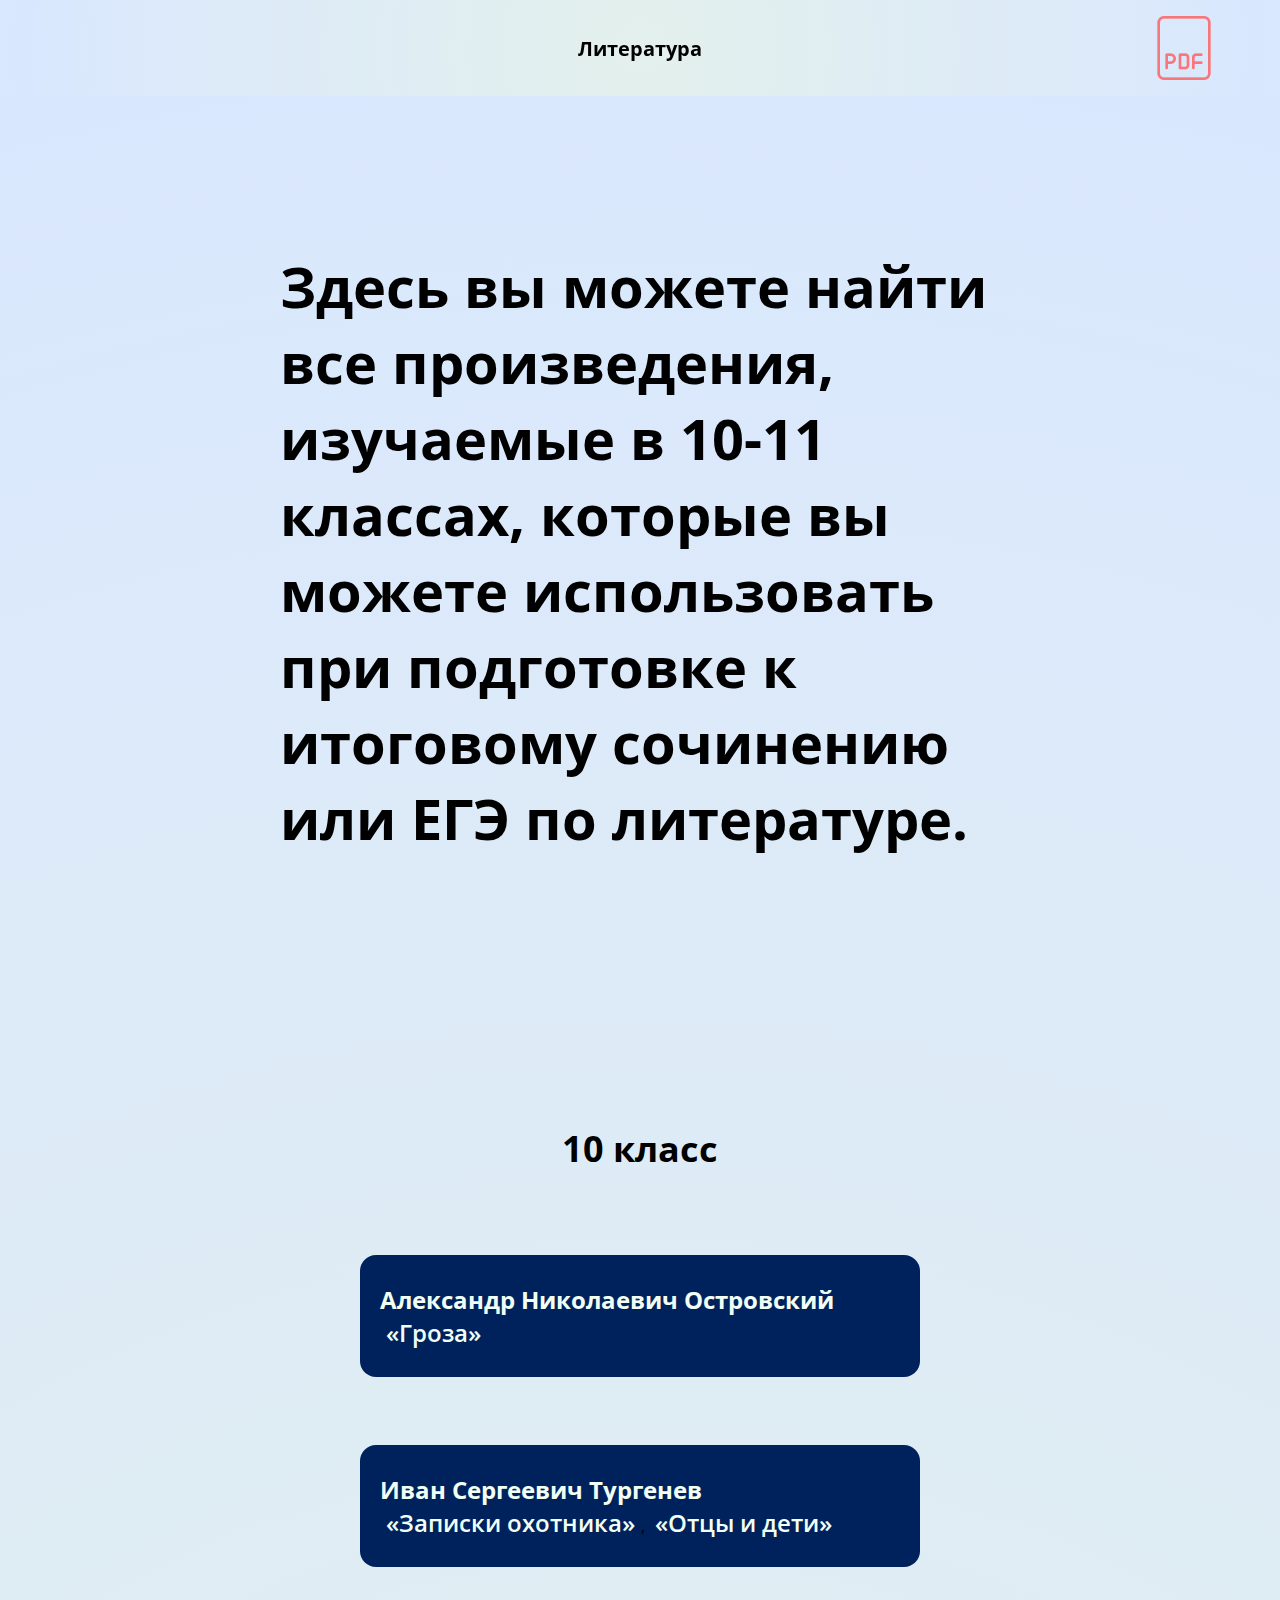
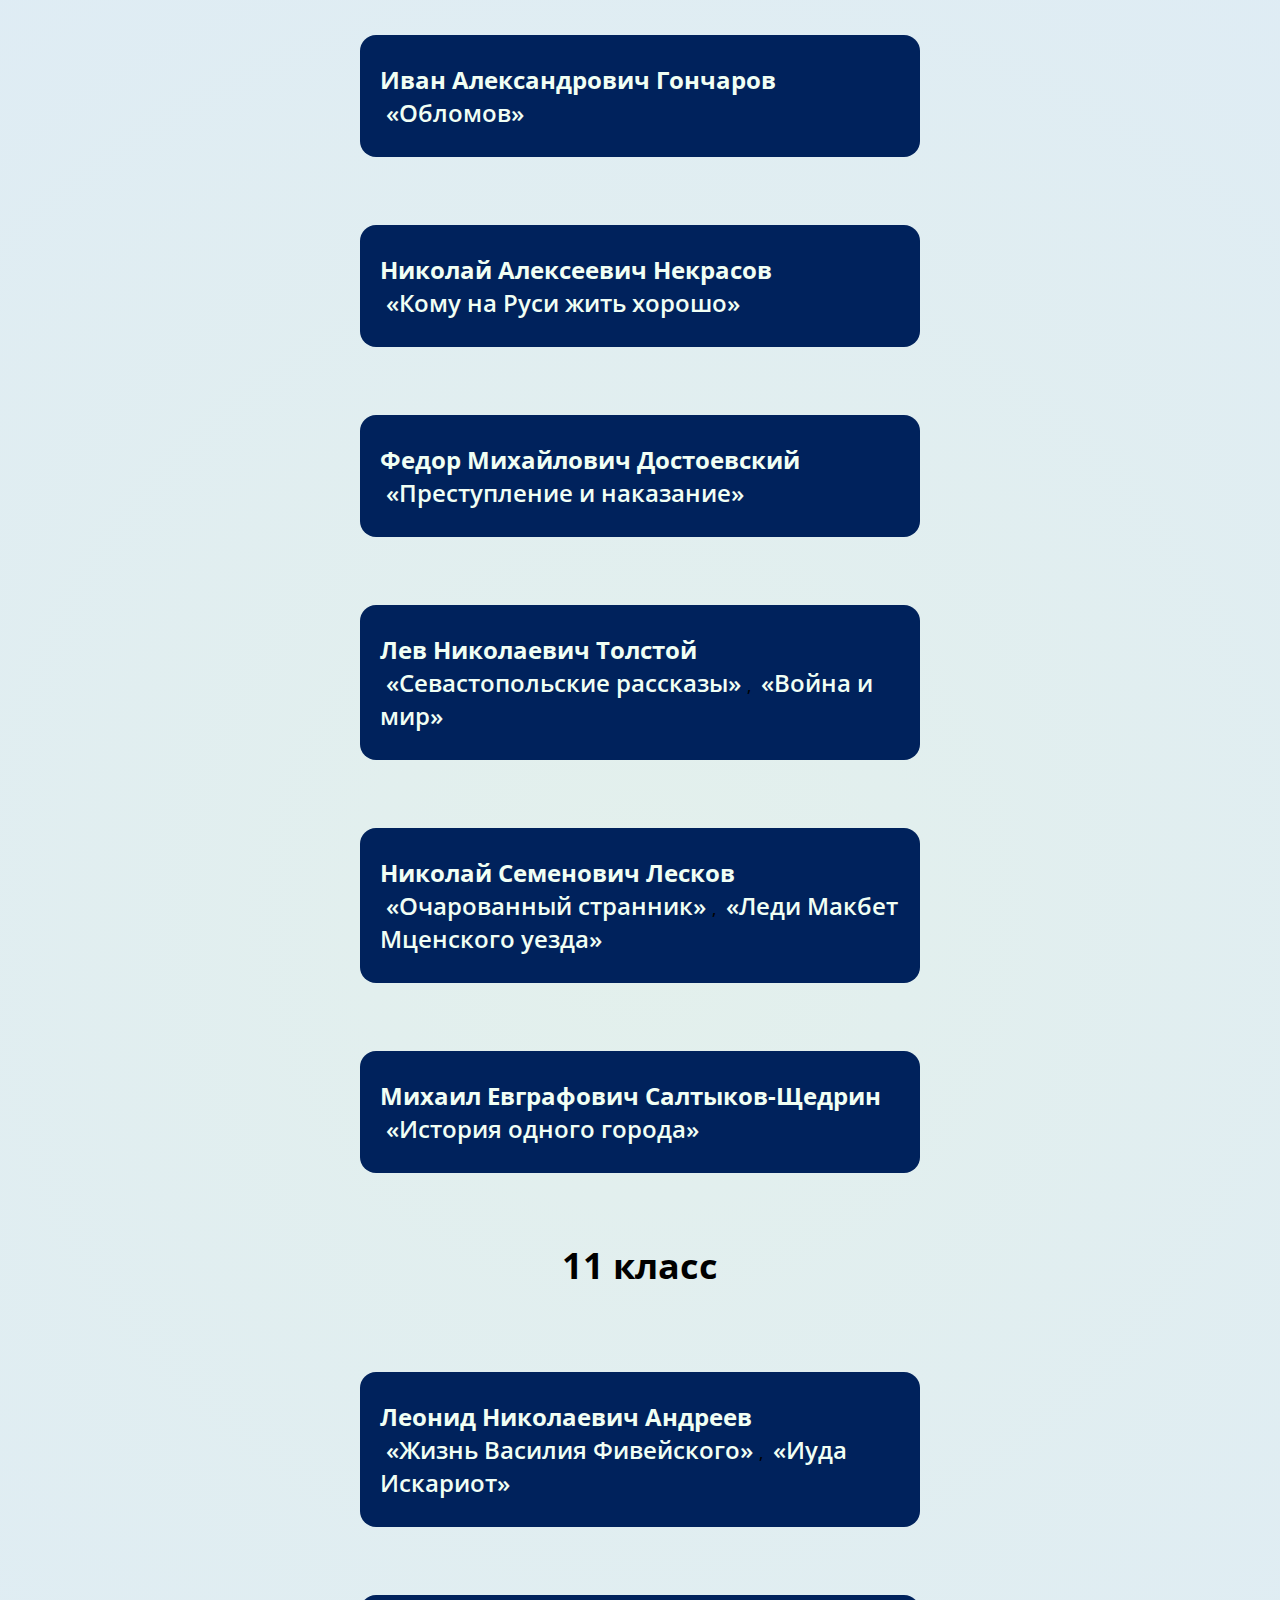
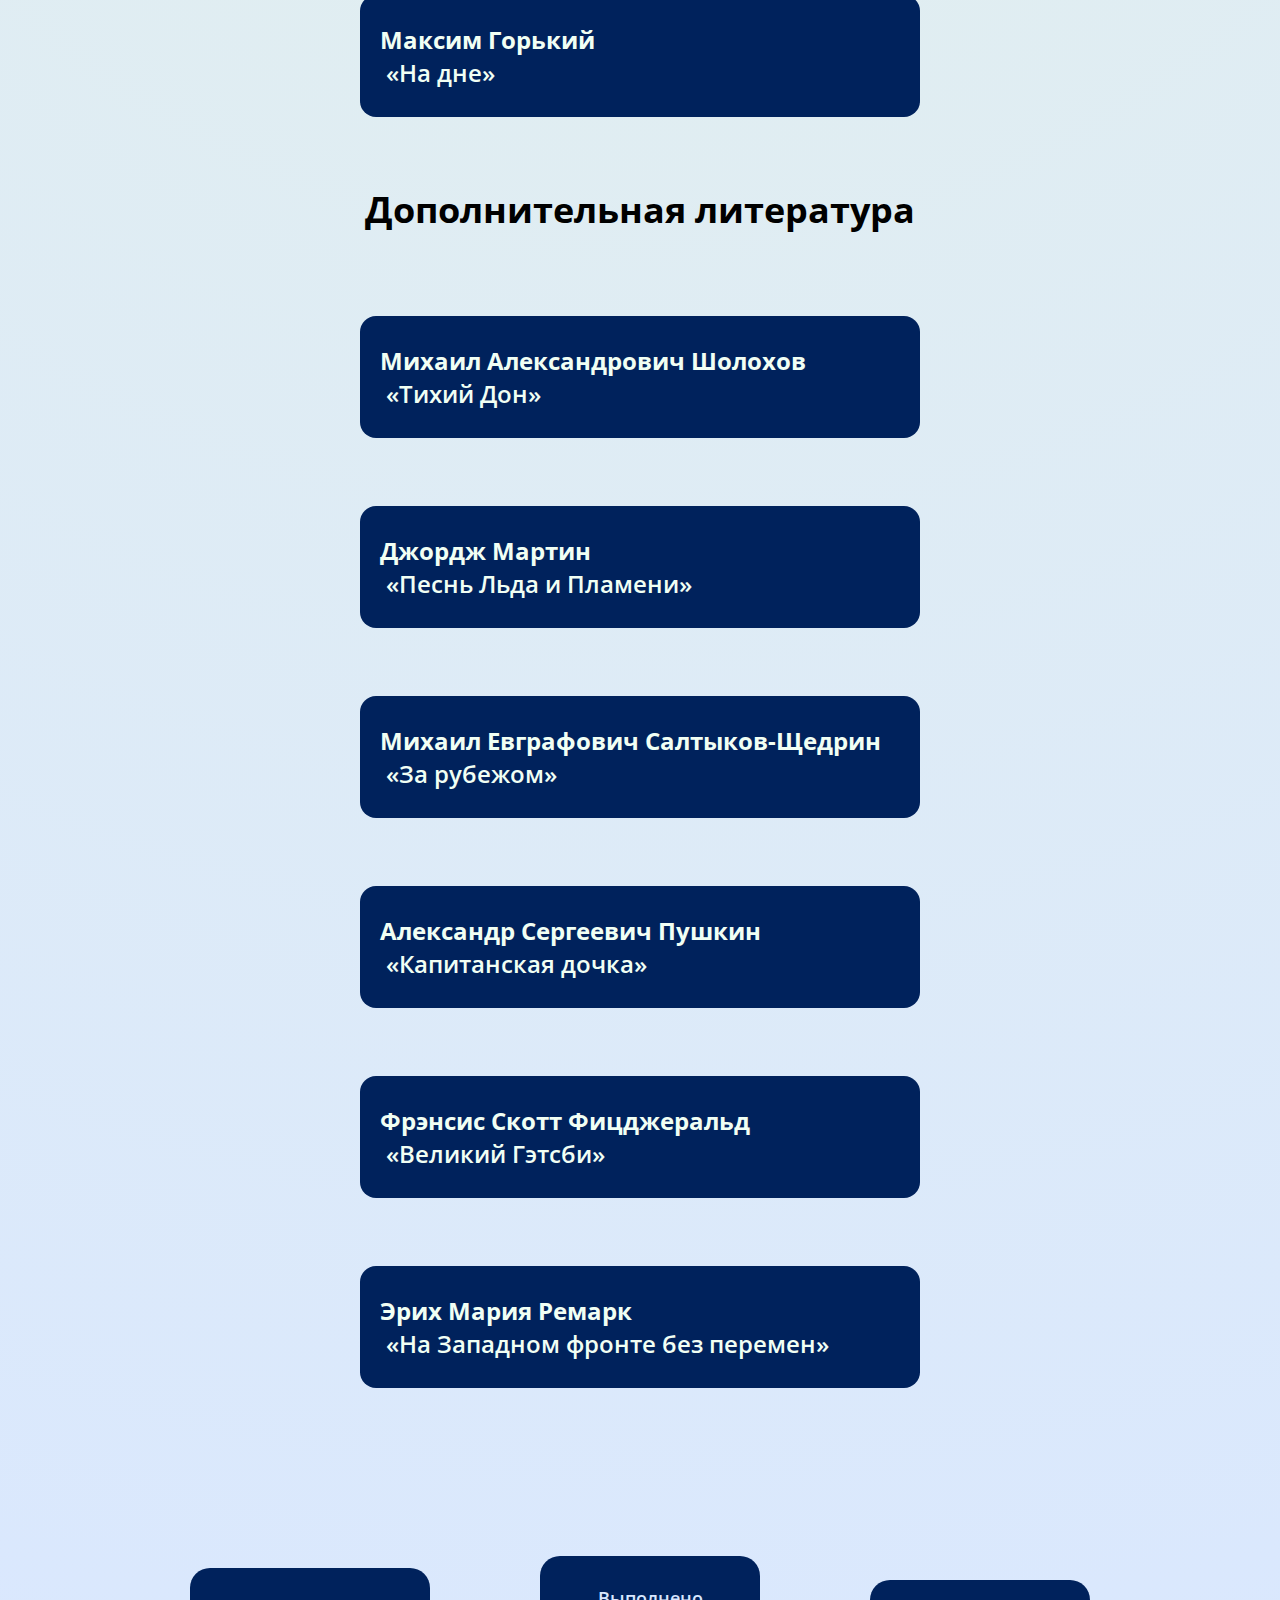
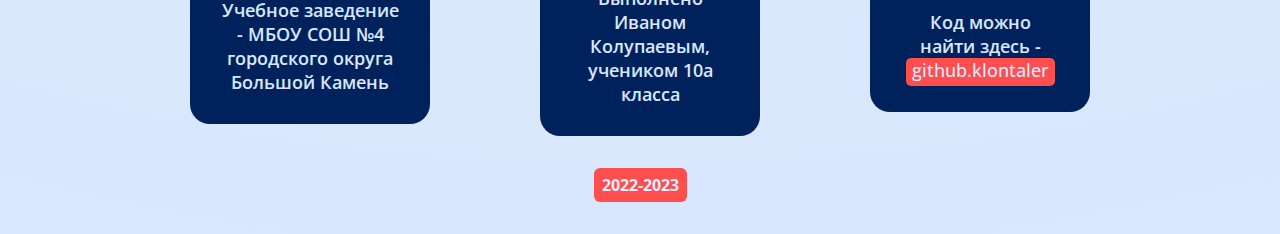
==== index.html @ 7aa3ce25 "q" ====
<!DOCTYPE html>
<html lang="ru">

<head>
  <meta charset="UTF-8">
  <meta http-equiv="X-UA-Compatible" content="IE=edge">
  <meta name="viewport" content="width=device-width, initial-scale=1.0">
  <title>Литература ЕГЭ</title>

  <link rel="preconnect" href="https://fonts.googleapis.com">
  <link rel="preconnect" href="https://fonts.gstatic.com" crossorigin>
  <link href="https://fonts.googleapis.com/css2?family=Open+Sans:ital,wght@0,300;0,400;0,600;0,700;1,400&display=swap" rel="stylesheet">
  <link rel="stylesheet" href="style.css">
  <link rel="shortcut icon" href="./assets/img/favicon.png" type="image/x-icon">
</head>

<body>
  

  <header id="header">
      <div class="logo">Литература</div>
      <a href="#" class="document"></a>
  </header>


  <main>


    <div class="big_text">
      Здесь вы можете найти все произведения, изучаемые в 10-11 классах, которые вы можете использовать при подготовке к итоговому сочинению или ЕГЭ по литературе.
    </div>



    <div class="container" id="main_container">
      
      <div class="medium_text">10 класс</div>

      <ul class="main_contest">

        <li>
          <a href="#" id="buttonOstrovskiy" class="a_non_styles">
            <div class="table_of_contest_item margin_after">
              <h3 class="contest_title">Александр Николаевич Островский</h3>
              <span class="contest_body"><a href="https://ilibrary.ru/text/994/index.html" class="contest_body">«Гроза»</a></span>
            </div>
          </a>
        </li>

        <li>
          <a href="#" id="buttonTurgenev" class="a_non_styles">
            <div class="table_of_contest_item margin_after">
              <h3 class="contest_title">Иван Сергеевич Тургенев</h3>
              <span class="contest_body">    <a href="https://ilibrary.ru/text/1204/index.html" class="contest_body">«Записки охотника»</a>, <a href="https://ilibrary.ru/text/96/index.html" class="contest_body">«Отцы и дети»</a></span>
            </div>
          </a>
        </li>

        <li>
          <a href="#" id="buttonGoncharov" class="a_non_styles">
            <div class="table_of_contest_item margin_after">
              <h3 class="contest_title">Иван Александрович Гончаров</h3>
              <span class="contest_body"><a href="https://ilibrary.ru/text/475/index.html" class="contest_body">«Обломов»</a></span>
            </div>
          </a>
        </li>

        <li>
          <a href="#" id="buttonNekrasov" class="a_non_styles">
            <div class="table_of_contest_item margin_after">
              <h3 class="contest_title">Николай Алексеевич Некрасов</h3>
              <span class="contest_body"><a href="https://ilibrary.ru/text/13/index.html" class="contest_body">«Кому на Руси жить хорошо»</a></span>
            </div>
          </a>
        </li>

        <li>
          <a href="#" id="buttonDostoevskiy" class="a_non_styles">
            <div class="table_of_contest_item margin_after">
              <h3 class="contest_title">Федор Михайлович Достоевский</h3>
              <span class="contest_body"><a href="https://ilibrary.ru/text/69/index.html" class="contest_body">«Преступление и наказание»</a></span>
            </div>
          </a>
        </li>

        <li>
          <a href="#" id="buttonTolstoy" class="a_non_styles">
            <div class="table_of_contest_item margin_after">
              <h3 class="contest_title">Лев Николаевич Толстой</h3>
              <span class="contest_body"><a href="https://ilibrary.ru/text/1161/p.1/index.html" class="contest_body">«Севастопольские рассказы»</a>, <a href="https://ilibrary.ru/text/11/index.html" class="contest_body">«Война и мир»</a></span>
            </div>
          </a>
        </li>

        <li>
          <a href="#" id="buttonLeskov" class="a_non_styles">
            <div class="table_of_contest_item margin_after">
              <h3 class="contest_title">Николай Семенович Лесков</h3>
              <span class="contest_body"><a href="https://ilibrary.ru/text/15/p.1/index.html" class="contest_body">«Очарованный странник»</a>, <a href="https://ilibrary.ru/text/439/index.html" class="contest_body">«Леди Макбет Мценского уезда»</a></span>
            </div>
          </a>
        </li>

        <li>
          <a href="#" id="buttonSaltykov2" class="a_non_styles">
            <div class="table_of_contest_item margin_after">
              <h3 class="contest_title">Михаил Евграфович Салтыков-Щедрин</h3>
              <span class="contest_body"><a href="https://ilibrary.ru/text/1248/index.html" class="contest_body">«История одного города»</a></span>
            </div>
          </a>
        </li>

      </ul>

      <div class="medium_text">11 класс</div>

      <ul class="main_contest">

        <li>
          <a href="#" id="buttonAndreev" class="a_non_styles">
            <div class="table_of_contest_item margin_after">
              <h3 class="contest_title">Леонид Николаевич Андреев</h3>
              <span class="contest_body"><a href="http://az.lib.ru/a/andreew_l_n/text_0810.shtml" class="contest_body">«Жизнь Василия Фивейского»</a>, <a href="https://ilibrary.ru/text/1203/index.html" class="contest_body">«Иуда Искариот»</a></span>
            </div>
          </a>
        </li>

        <li>
          <a href="#" id="buttonGorkiy" class="a_non_styles">
            <div class="table_of_contest_item margin_after">
              <h3 class="contest_title">Максим Горький</h3>
              <span class="contest_body"><a href="https://ilibrary.ru/text/505/p.1/index.html" class="contest_body">«На дне»</a></span>
            </div>
          </a>
        </li>

      </ul>

      <div class="medium_text">Дополнительная литература</div>

      <ul class="main_contest">

        <li>
          <a href="#" id="buttonSholohov" class="a_non_styles">
            <div class="table_of_contest_item margin_after">
              <h3 class="contest_title">Михаил Александрович Шолохов</h3>
              <span class="contest_body"><a href="http://www.lib.ru/PROZA/SHOLOHOW/tihijdon12.txt" class="contest_body">«Тихий Дон»</a></span>
            </div>
          </a>
        </li>

        <li>
          <a href="#" id="buttonMartin" class="a_non_styles">
            <div class="table_of_contest_item margin_after">
              <h3 class="contest_title">Джордж Мартин</h3>
              <span class="contest_body"><a href="https://librebook.me/a_game_of_thrones" class="contest_body">«Песнь Льда и Пламени»</a></span>
            </div>
          </a>
        </li>

        <li>
          <a href="#" id="buttonSaltykov" class="a_non_styles">
            <div class="table_of_contest_item margin_after">
              <h3 class="contest_title">Михаил Евграфович Салтыков-Щедрин</h3>
              <span class="contest_body"><a href="https://traumlibrary.ru/book/saltykov-ss20-14/saltykov-ss20-14.html" class="contest_body">«За рубежом»</a></span>
            </div>
          </a>
        </li>

        <li>
          <a href="#" id="buttonPushkin" class="a_non_styles">
            <div class="table_of_contest_item margin_after">
              <h3 class="contest_title">Александр Сергеевич Пушкин</h3>
              <span class="contest_body"><a href="https://ilibrary.ru/text/107/p.1/index.html" class="contest_body">«Капитанская дочка»</a></span>
            </div>
          </a>
        </li>

        <li>
          <a href="#" id="buttonFitz" class="a_non_styles">
            <div class="table_of_contest_item margin_after">
              <h3 class="contest_title">Фрэнсис Скотт Фицджеральд</h3>
              <span class="contest_body"><a href="http://fitzgerald.narod.ru/gatsby/velg1.html" class="contest_body">«Великий Гэтсби»</a></span>
            </div>
          </a>
        </li>

        <li>
          <a href="#" id="buttonRemark" class="a_non_styles">
            <div class="table_of_contest_item margin_after">
              <h3 class="contest_title">Эрих Мария Ремарк</h3>
              <span class="contest_body"><a href="http://militera.lib.ru/prose/foreign/remark1/01.html" class="contest_body">«На Западном фронте без перемен»</a></span>
            </div>
          </a>  
        </li>

      </ul>

    </div>
    
  </main>


  <footer>

    <div class="container" id="footer_container">
      <div class="container" id="main_footer_container">
        
        <div class="footer_item" id="license">
          Учебное заведение - МБОУ СОШ №4 городского округа Большой Камень
        </div>

        <div class="footer_item" id="author">
          Выполнено Иваном Колупаевым, учеником 10а класса
        </div>

        <div class="footer_item" id="git">
          Код можно найти здесь - <a href="https://github.com/klontaler/school_project_IAKolupaev" id="github_link">github.klontaler</a>
        </div>
      </div>
      <div class="year">2022-2023</div>
    </div>

  </footer>

  <!-- <aside class="displayNone" id="modal">
    <div class="container" id="modalContainer">
      <div class="medium_text"></div>
      <div class="contest_title"></div>
      <a href="" class="contest_body"></a>
      <div class="contest_title displayNone"></div>
      <a href="" class="contest_body displayNone"></a>
    </div>
  </aside> -->

  <script src="script.js"></script>

</body>
</html>
---- style.css ----
/* global styles */
* {
  box-sizing: border-box;
  margin: 0;
  padding: 0;

  font-family: 'Open Sans', sans-serif;
  font-size: 16px;
  font-weight: 500;

  transition: .4s cubic-bezier(0, 0, 0.2, 1);
}

a {
  text-decoration: none;
  color: rgb(0, 0, 0);
  font-size: inherit;
  padding: 0 6px 4px;
  border-radius: 5px;
}

li {
  list-style: none;
}

.displayNone {
  display: none;
}
/* global elements */

body {
  background: radial-gradient(circle, rgba(227,240,236,1) 0%, rgba(217,231,255,1) 100%);
} 

.container {
  width: 100%;
  height: auto;
  border-radius: 28px;
  padding: 20px;
}

.a_non_styles {
  background-color: unset;
  padding: 0;
  border-radius: unset;
}

/* header */

header {
  width: 100%;
  height: 96px;
  background: radial-gradient(circle, rgba(227,240,236,1) 0%, rgba(217,231,255,1) 100%);
  position: fixed;
  top: 0;
  display: flex;
  justify-content: center;
  align-items: center;
  transform: translateY(0);
  transition: transform 1s;
}

.header_transform {
  transform: translateY(-96px);
}

.logo {
  width: 320px;
  text-align: center;
  font-weight: 700;
  font-size: 20px;
  margin: auto;
}

.document {
  height: 64px;
  width: 64px;

  background-image: url(./assets/img/pdficon.png);
  background-repeat: no-repeat;
  background-size: cover;
  background-color: unset;
  opacity: .8;

  position: absolute;
  top: 16px;
  right: 64px;
}

.document:hover {
  opacity: 1;
}

/* main */

main {
  min-height: 70vh;
  display: flex;
  justify-content: center;
  align-items: center;
  flex-direction: column;
}

#main_container {
  width: 600px;
}

.big_text {
  font-weight: 700;
  font-size: 56px;
  width: 720px;
  margin: 248px auto;
}

.medium_text {
  font-size: 36px;
  font-weight: 700;
  margin-bottom: 82px;
  text-align: center;
}

.h2_contest {
  font-weight: 700;
  font-size: 24px;
}

.table_of_contest_item {
  background: rgb(0, 34, 92);
  border-radius: 16px;
  padding: 28px 20px;
  margin: 16px auto;
}

/* .table_of_contest_item:hover {
  background: rgba(0, 34, 92, 0.85);
} */

.margin_after {
  margin-bottom: 68px;
}

.contest_title {
  font-weight: 700;
  font-size: 24px;
}

.contest_body {
  font-size: 24px;
  font-weight: 600;
}

a.contest_body:hover {
  color: rgb(255, 117, 117);
}

.contest_title, .contest_body {
  color: rgb(241, 255, 244);
}

/* footer */

footer {
  display: flex;
  justify-content: center;
  margin: 40px 0 12px;
}

#footer_container {
  width: 980px;
  display: flex;
  justify-content: center;
  align-items: center;
  flex-direction: column;
}

#main_footer_container {
  display: flex;
  justify-content: space-between;
  align-items: center;
  margin-bottom: 12px;
}

.footer_item {
  width: 220px;
  text-align: center;
  font-size: 18px;
  font-weight: 600;
  background: rgb(0, 34, 92);
  padding: 30px;
  border-radius: 20px;
  color: rgb(217,231,255);
}

#license {
  width: 240px;
}

#github_link {
  color: rgb(217,231,255);
  background-color: rgb(255, 78, 78);
}

#github_link:hover {
  background-color: rgb(255, 28, 28);
}

.year {
  font-weight: 700;
  background-color: rgb(255, 78, 78);
  color: rgb(231, 240, 255);
  padding: 6px 8px;
  border-radius: 6px;
}

/* modal */
/* #modal {
  position: absolute;
  top: 0;
  left: 0;
  height: 100vh;
  width: 100vw;
  overflow: hidden;
  overflow-y: auto;
  z-index: 100;
}

.modalOpen {
  display: flex;
  align-items: center;
  justify-content: center;
}

.container#modalContainer {
  margin: auto;
  width: 60%;
  height: 60%;
  background: rgb(0, 34, 92);
} */

@media only screen and (max-width: 960px) {
  #main_footer_container {
    flex-direction: column;
    height: 560px;
  }

  .footer_item, #license {
    width: 68%;
  }

}

@media only screen and (max-width: 768px) {
  #header {
    flex-direction: column;
    height: 124px;
  }
  
  .header_transform {
    transform: translateY(-162px);
  }

  .logo {
    margin-top: 18px;
  }
  .document {
    width: 48px;
    height: 48px;
    position: static;
    margin-bottom: 18px;
  }

  .big_text {
    width: 86%;
  }

  #main_container {
    width: 76%;
  }
  .table_of_contest_item {
    width: 96%;
  }
  
  .year {
    font-size: 18px;
  }
}

@media only screen and (max-width: 433px) {
  .document {
    width: 36px;
    height: 36px;
  }
  #main_container {
    width: 92%;
  }
  .big_text {
    font-size: 42px;
  }
  #main_footer_container {
    height: 640px;
  }
  .footer_item, #license {
    width: 92%;
  }

}
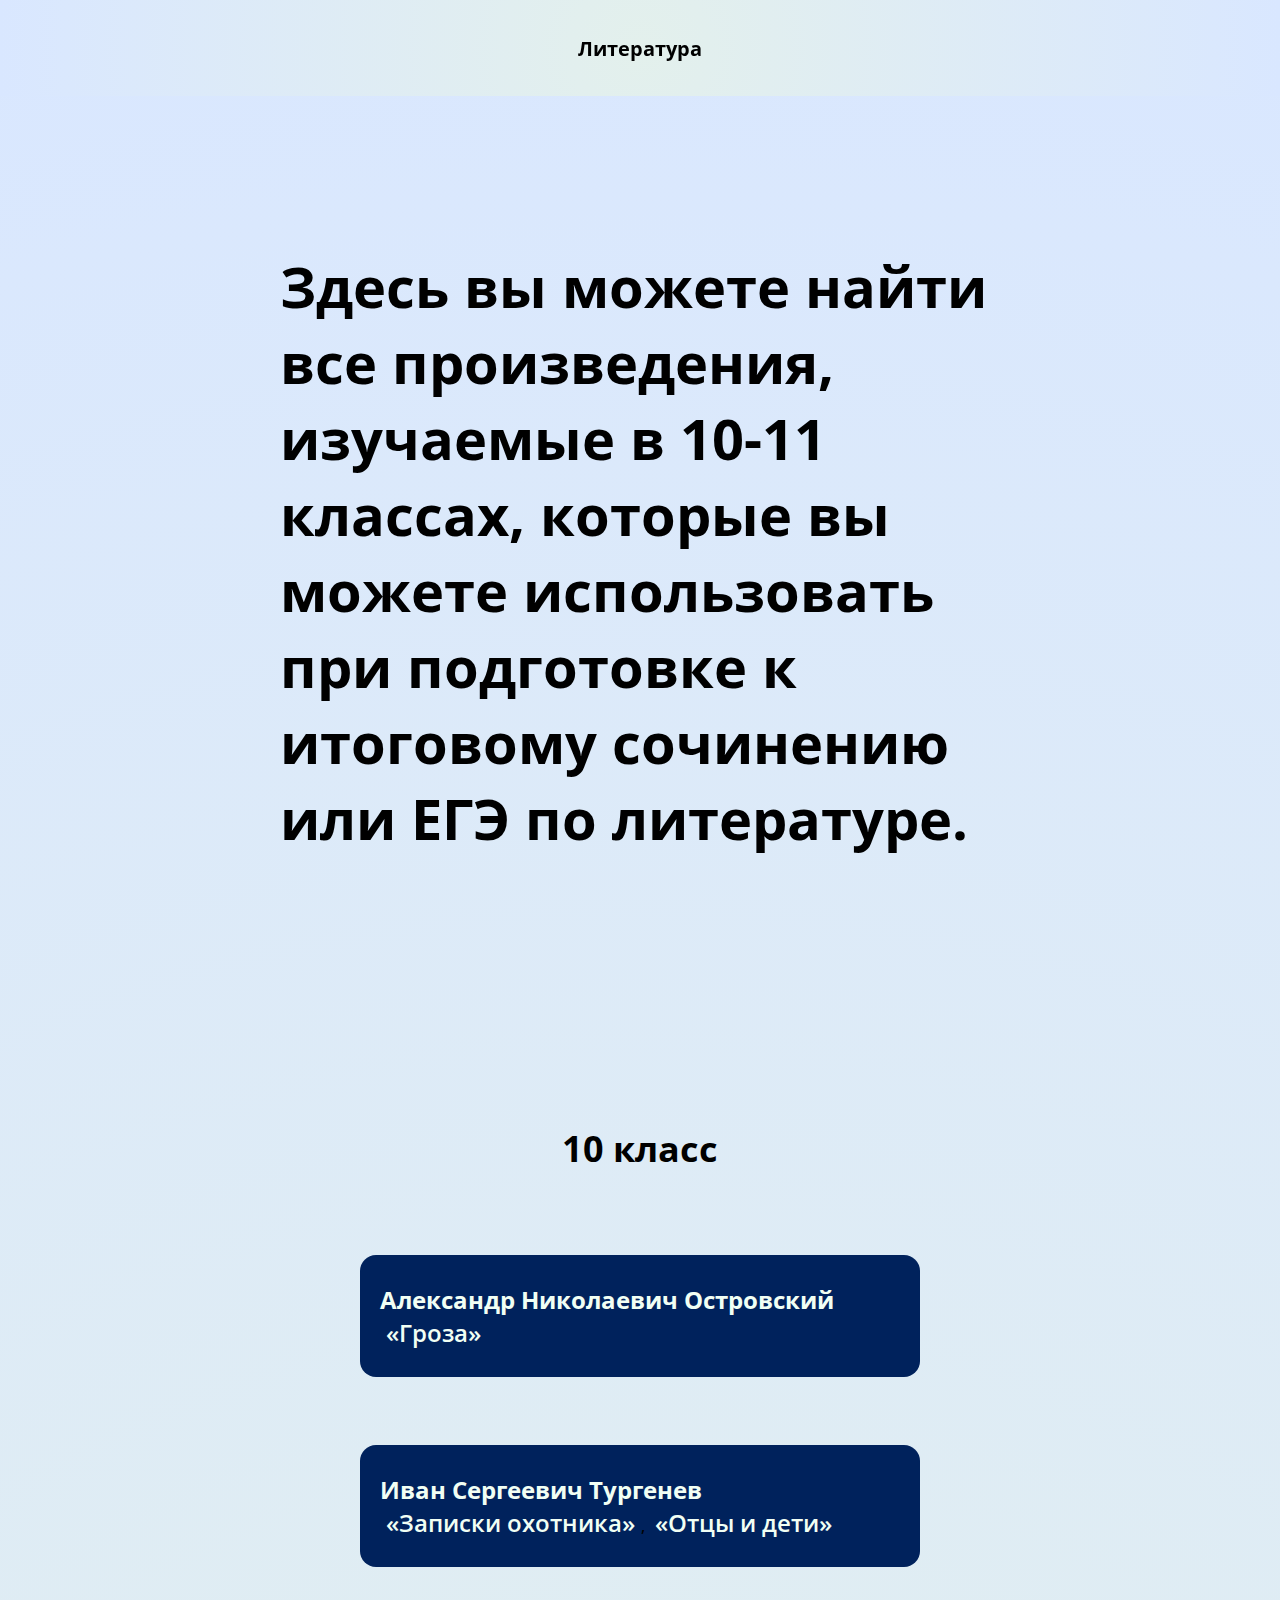
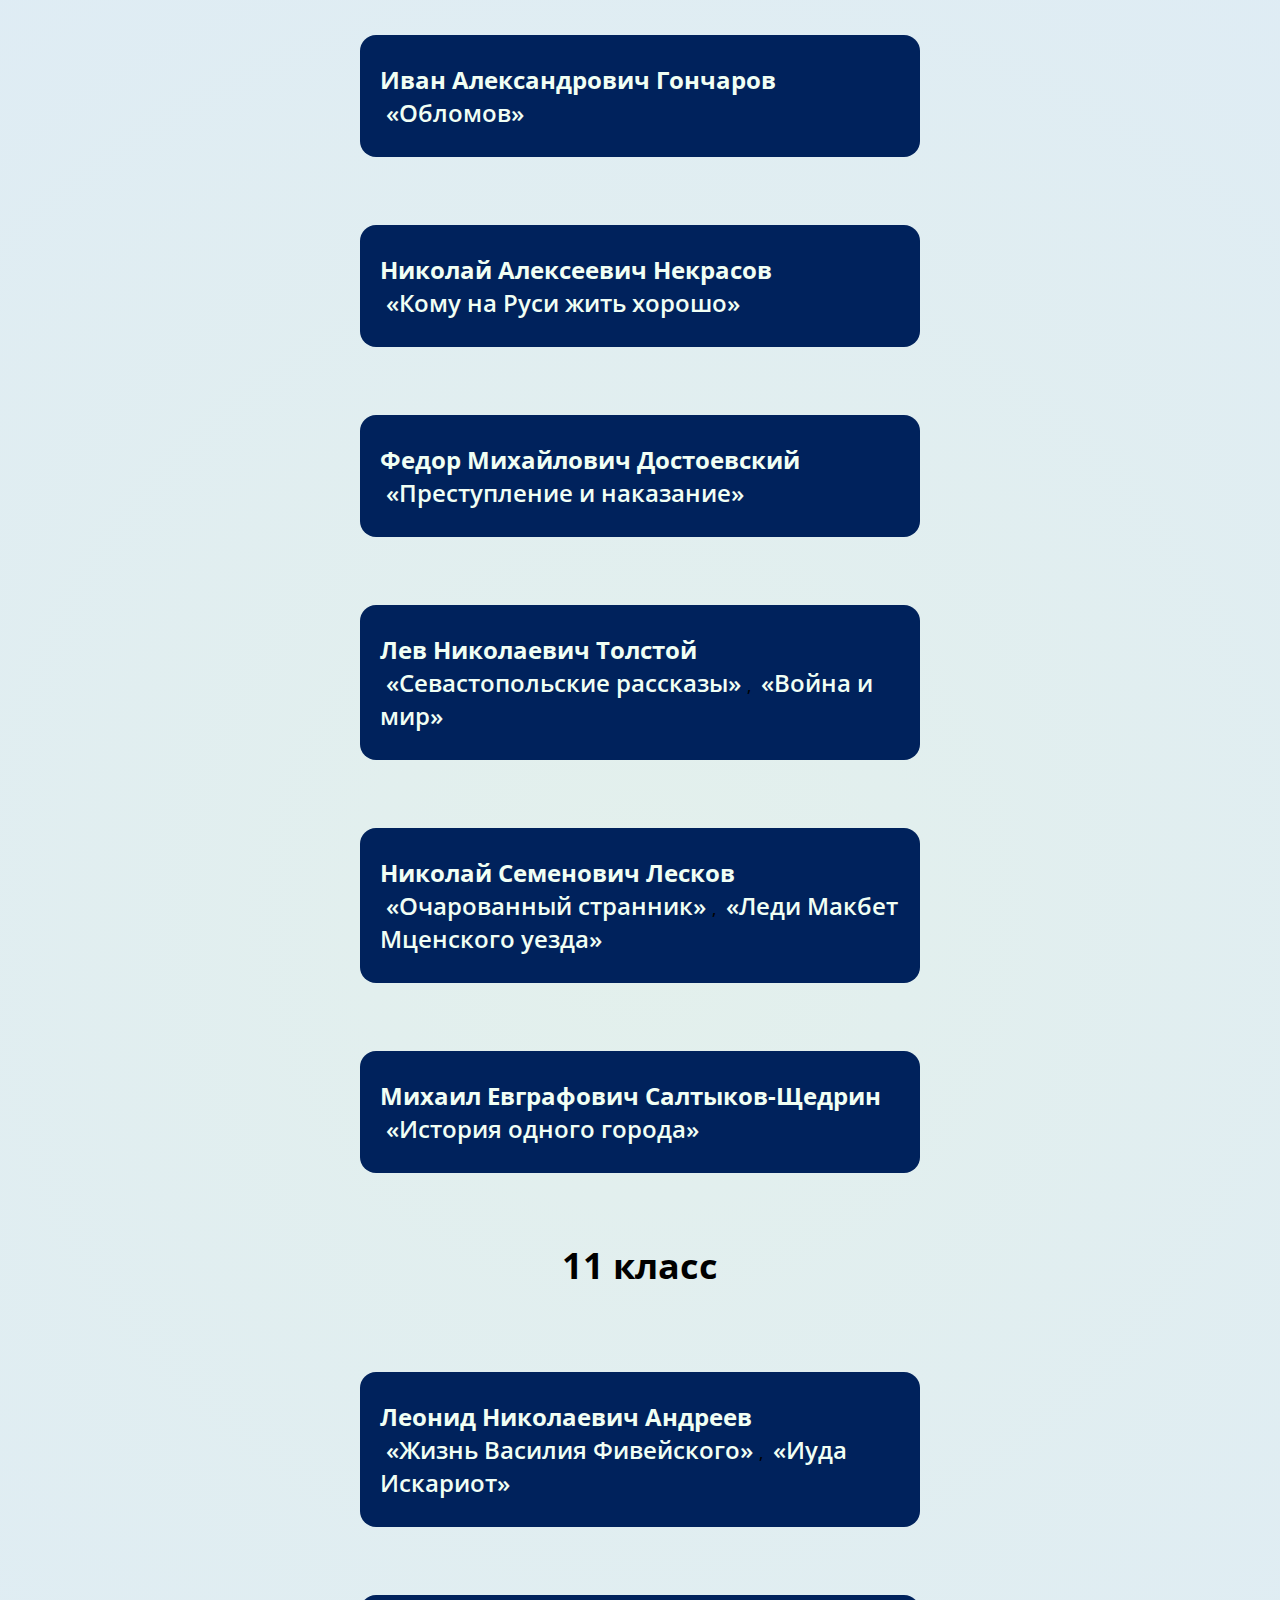
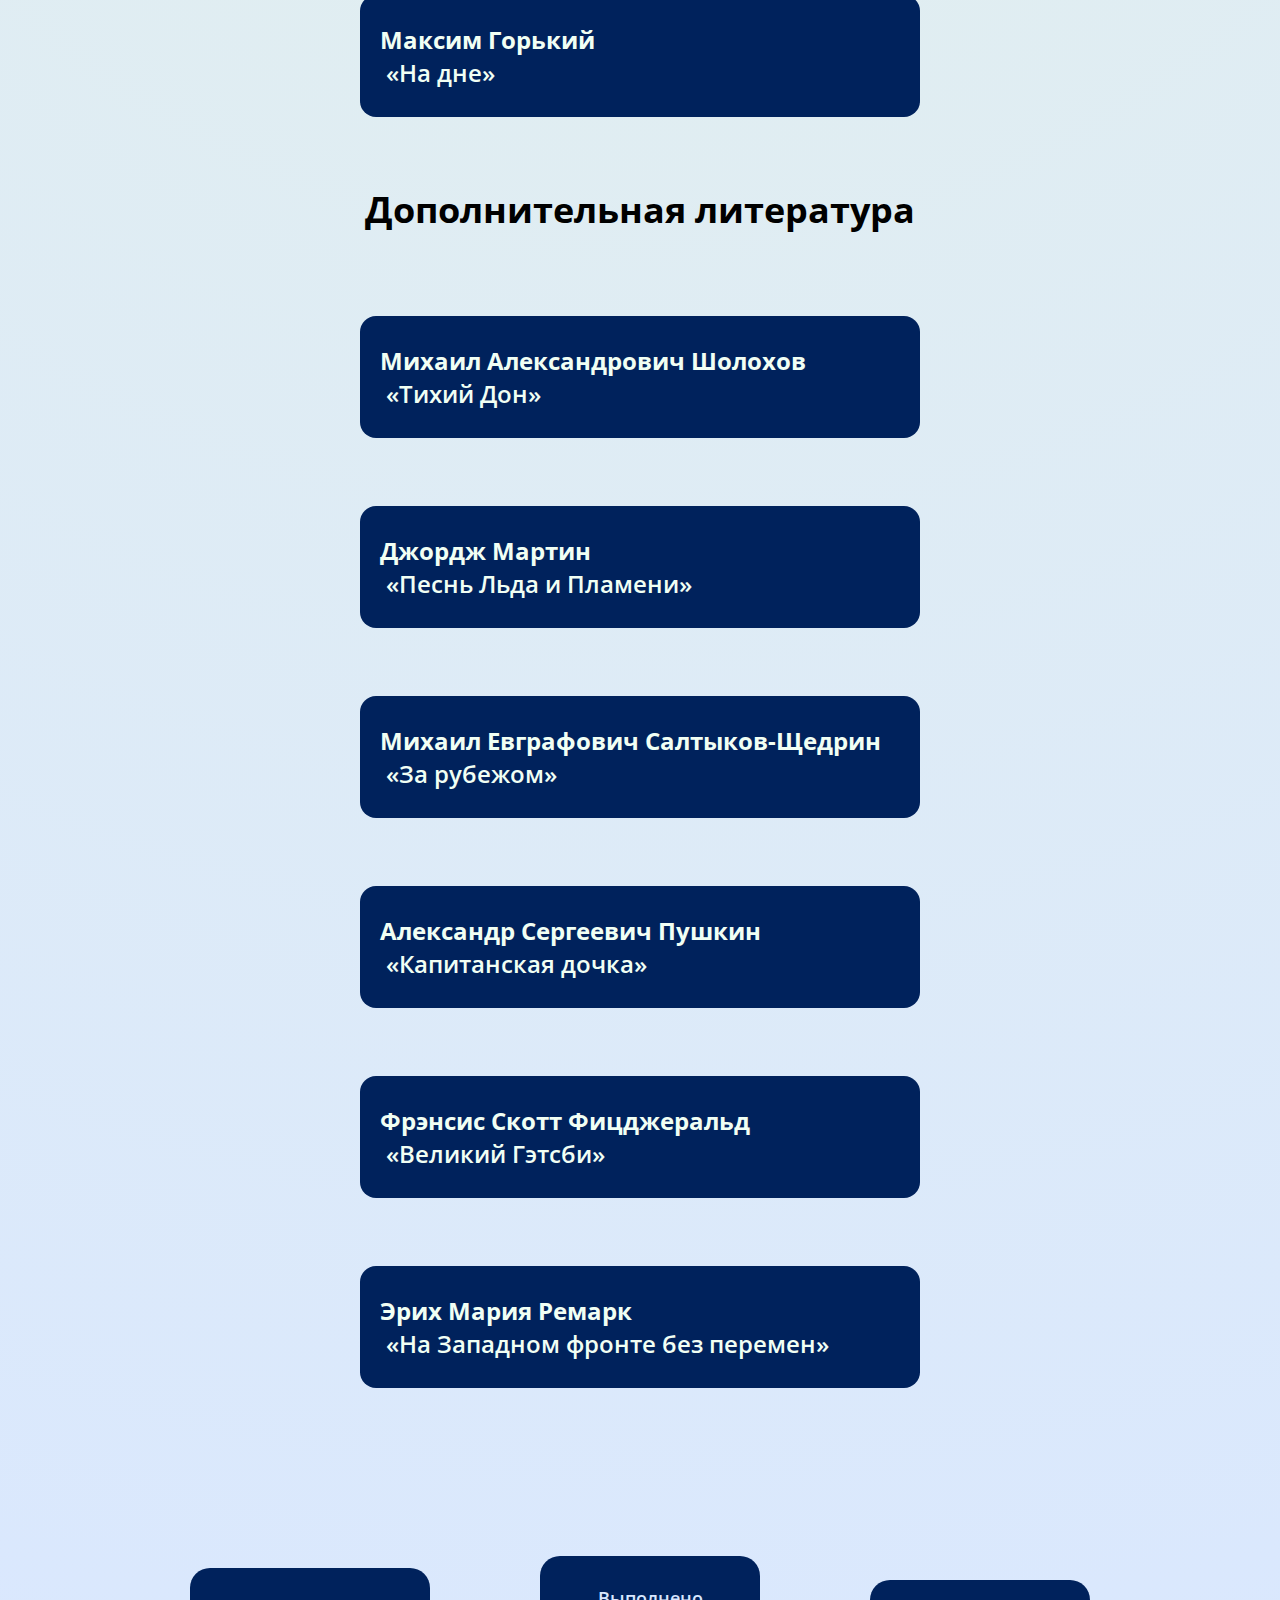
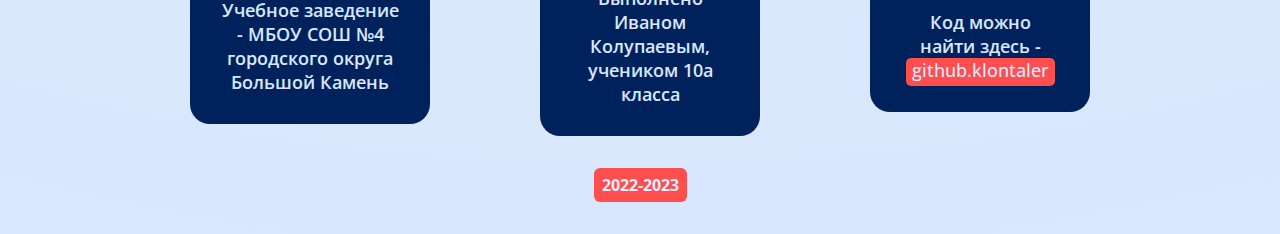
==== commit 2175d52c: "Update index.html" ====
--- a/index.html
+++ b/index.html
@@ -19,7 +19,7 @@
 
   <header id="header">
       <div class="logo">Литература</div>
-      <a href="#" class="document"></a>
+      <a href="#" class="document displayNone"></a>
   </header>
 
 
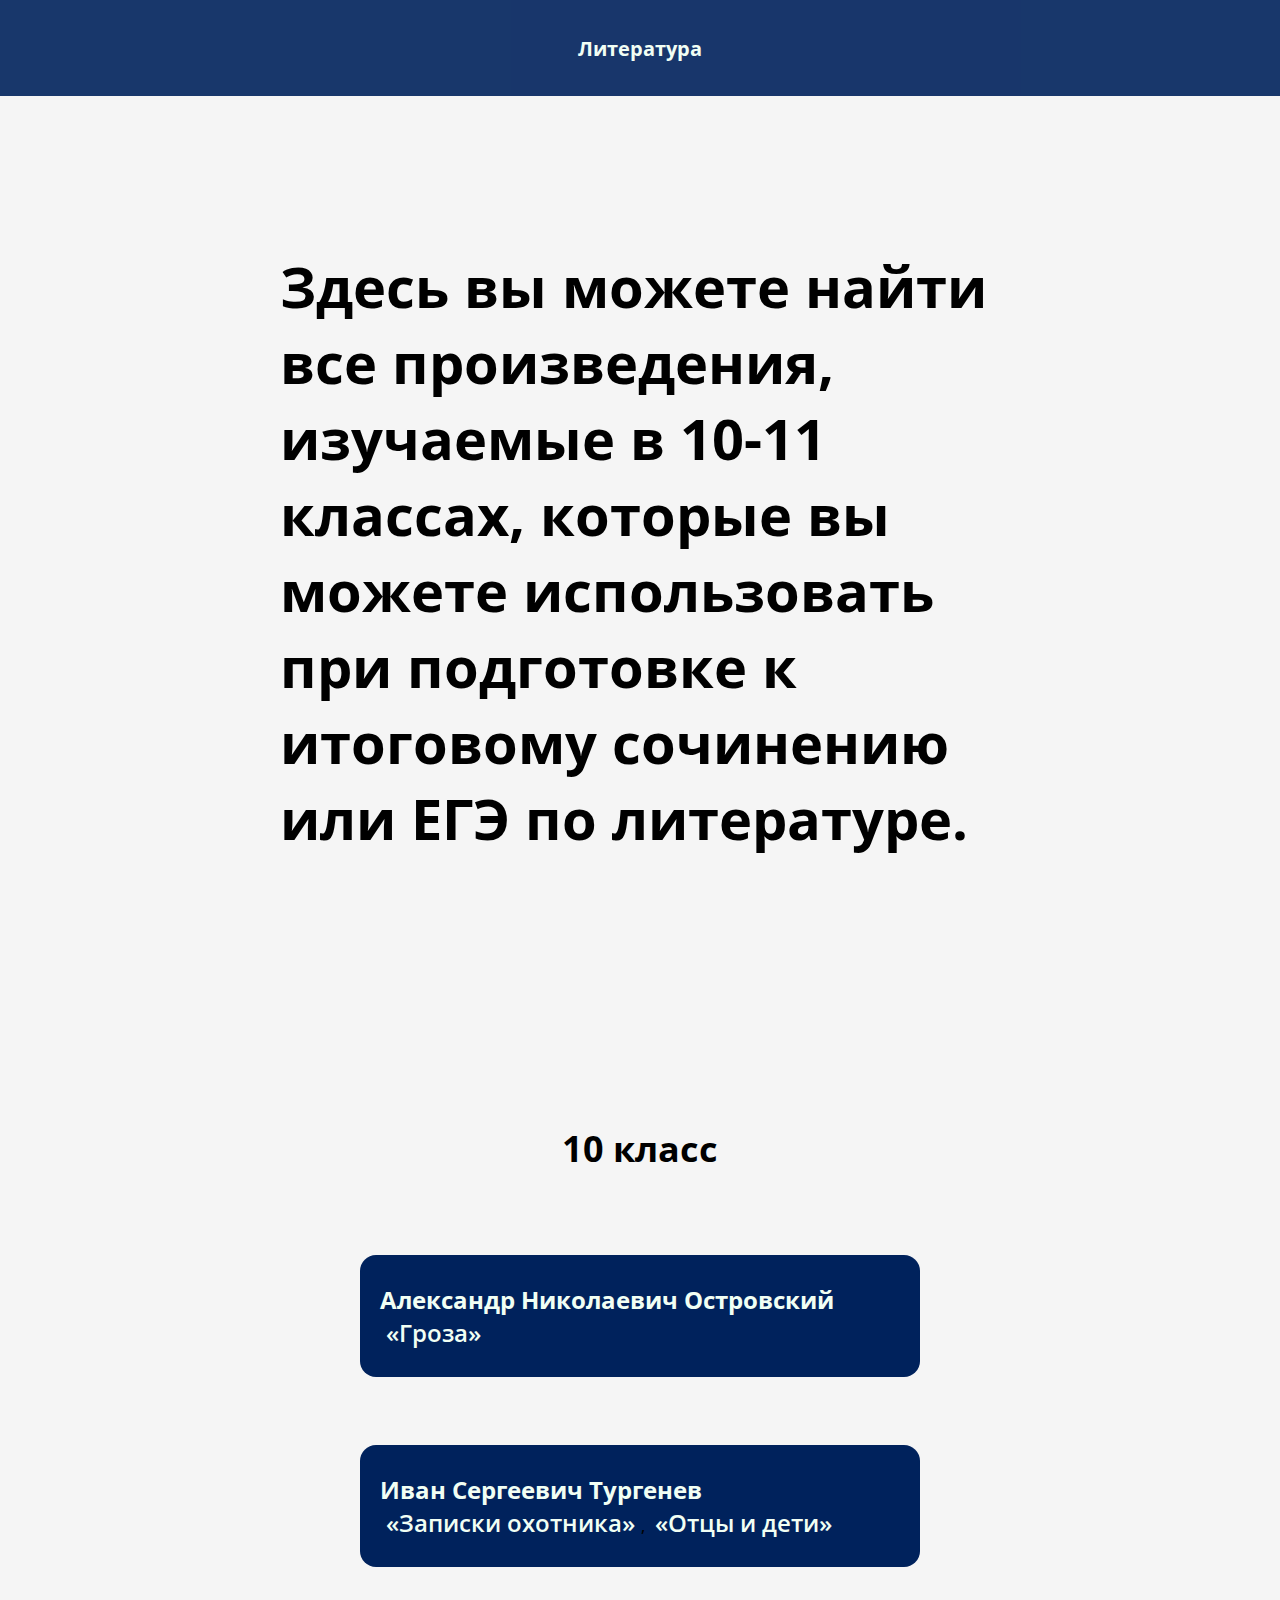
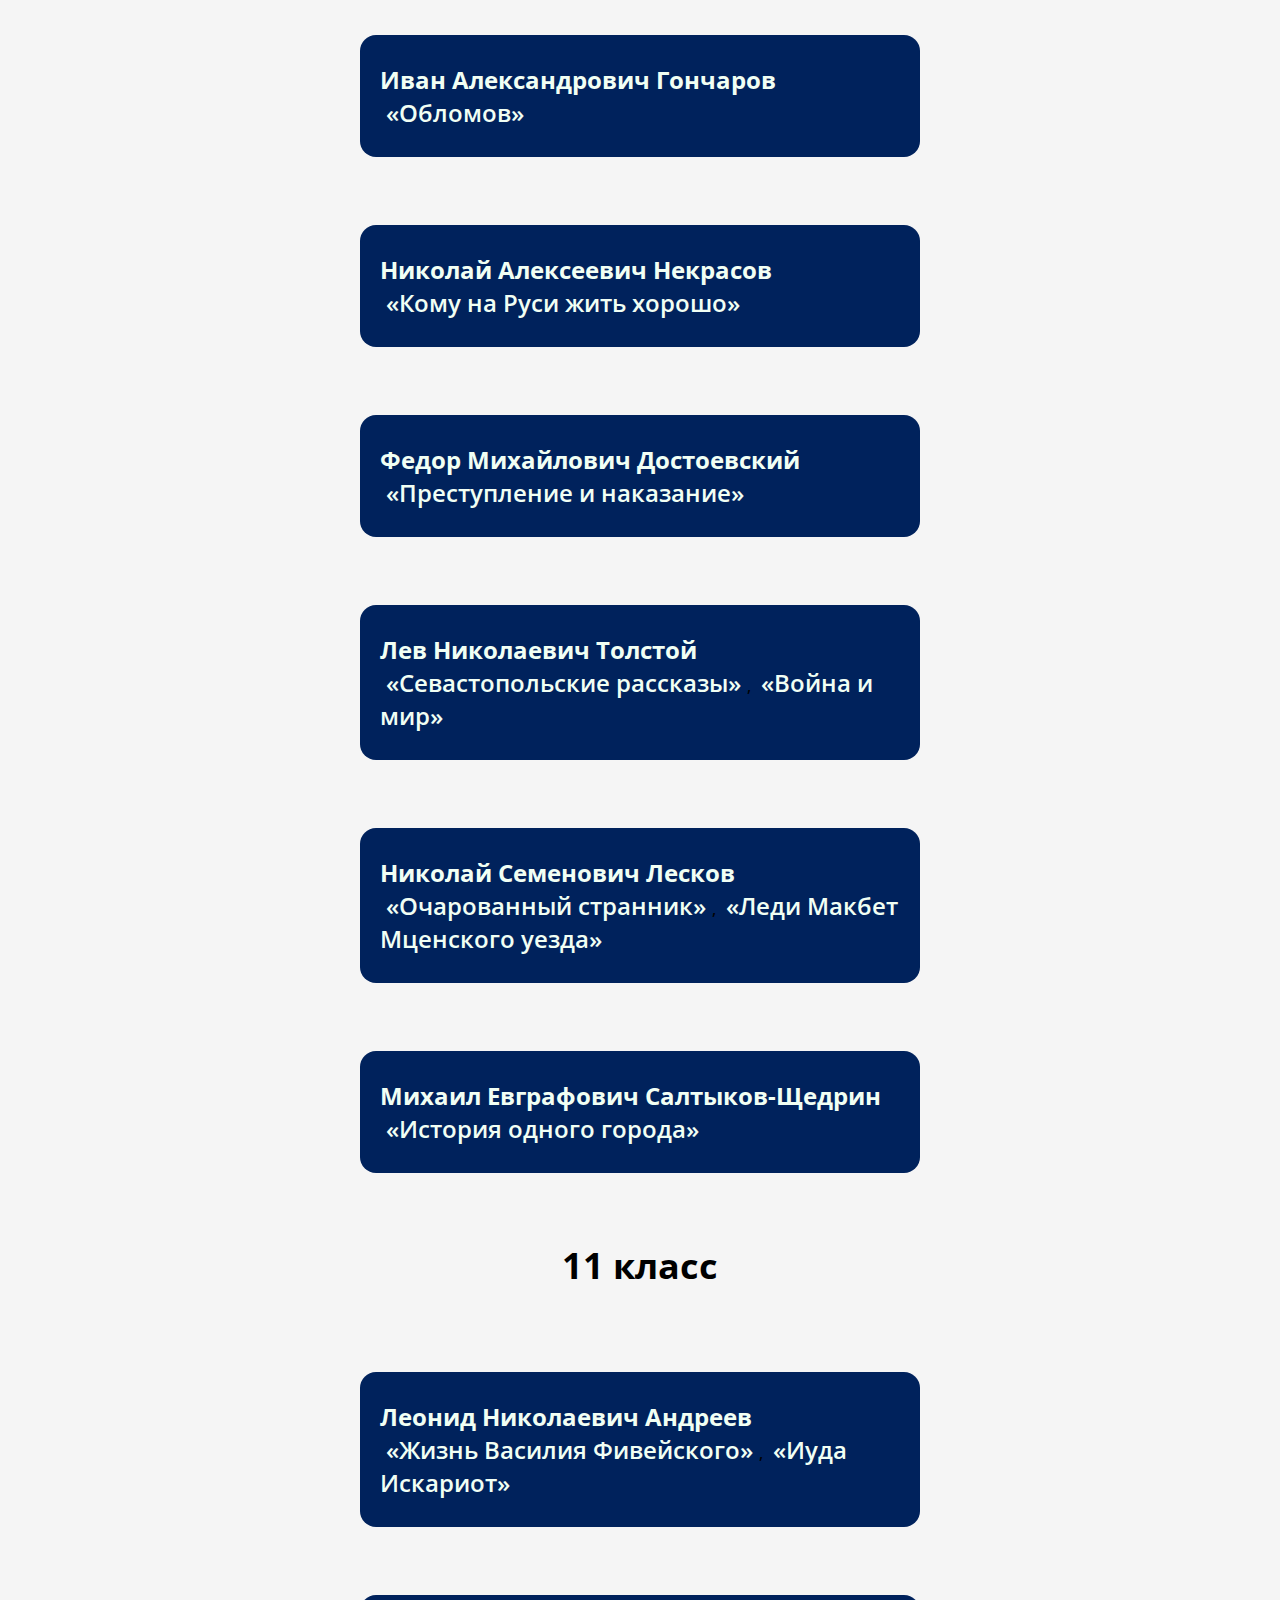
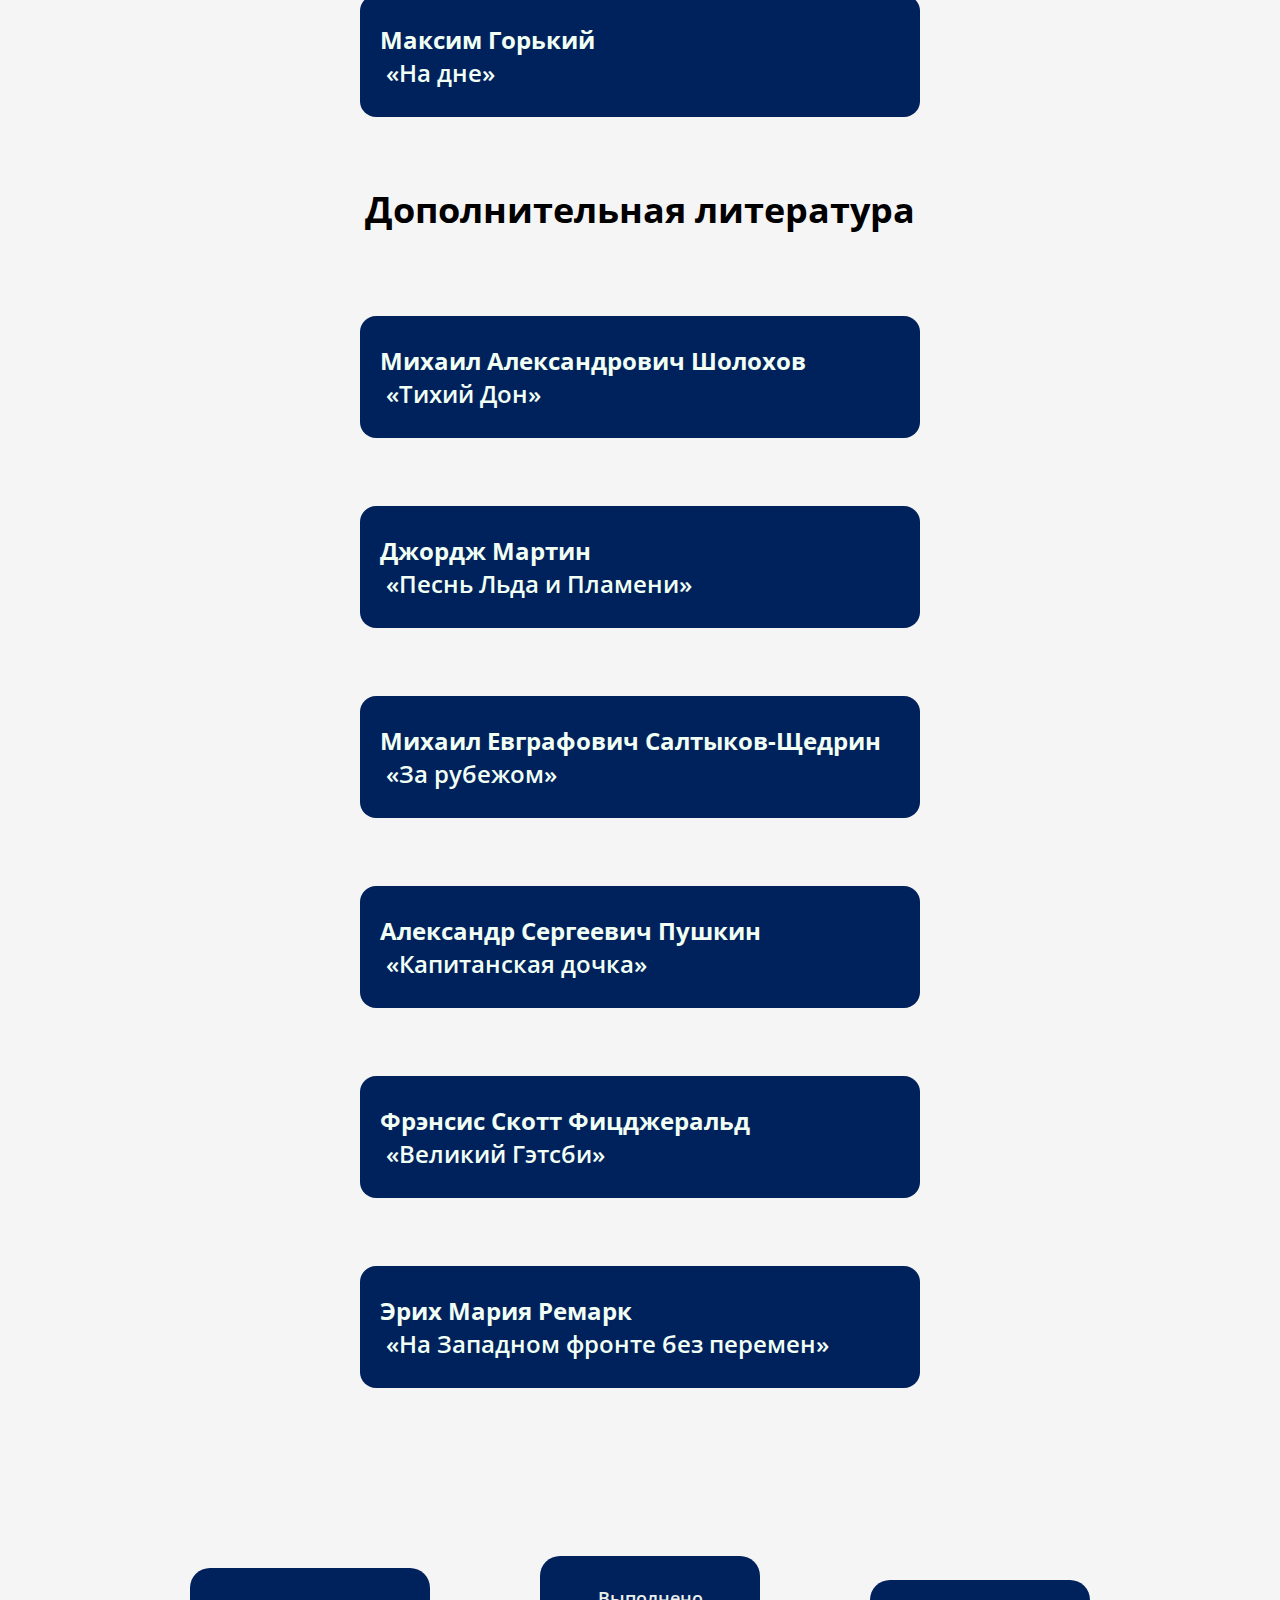
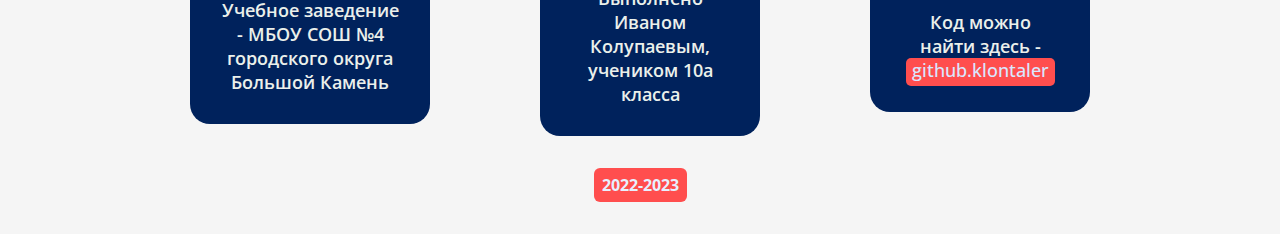
==== commit 20dd1671: "mb last, for real, i dont rly care )))" ====
--- a/index.html
+++ b/index.html
@@ -223,16 +223,6 @@
 
   </footer>
 
-  <!-- <aside class="displayNone" id="modal">
-    <div class="container" id="modalContainer">
-      <div class="medium_text"></div>
-      <div class="contest_title"></div>
-      <a href="" class="contest_body"></a>
-      <div class="contest_title displayNone"></div>
-      <a href="" class="contest_body displayNone"></a>
-    </div>
-  </aside> -->
-
   <script src="script.js"></script>
 
 </body>
--- a/style.css
+++ b/style.css
@@ -1,4 +1,5 @@
 /* global styles */
+
 * {
   box-sizing: border-box;
   margin: 0;
@@ -26,10 +27,11 @@
 .displayNone {
   display: none;
 }
+
 /* global elements */
 
 body {
-  background: radial-gradient(circle, rgba(227,240,236,1) 0%, rgba(217,231,255,1) 100%);
+  background: rgb(245, 245, 245);
 } 
 
 .container {
@@ -50,7 +52,7 @@
 header {
   width: 100%;
   height: 96px;
-  background: radial-gradient(circle, rgba(227,240,236,1) 0%, rgba(217,231,255,1) 100%);
+  background: rgb(0, 34, 92);
   position: fixed;
   top: 0;
   display: flex;
@@ -58,6 +60,7 @@
   align-items: center;
   transform: translateY(0);
   transition: transform 1s;
+  opacity: .9;
 }
 
 .header_transform {
@@ -70,6 +73,7 @@
   font-weight: 700;
   font-size: 20px;
   margin: auto;
+  color: rgb(241, 255, 244);
 }
 
 .document {
@@ -131,9 +135,6 @@
   margin: 16px auto;
 }
 
-/* .table_of_contest_item:hover {
-  background: rgba(0, 34, 92, 0.85);
-} */
 
 .margin_after {
   margin-bottom: 68px;
@@ -188,7 +189,7 @@
   background: rgb(0, 34, 92);
   padding: 30px;
   border-radius: 20px;
-  color: rgb(217,231,255);
+  color: rgb(235, 240, 235);
 }
 
 #license {
@@ -212,31 +213,6 @@
   border-radius: 6px;
 }
 
-/* modal */
-/* #modal {
-  position: absolute;
-  top: 0;
-  left: 0;
-  height: 100vh;
-  width: 100vw;
-  overflow: hidden;
-  overflow-y: auto;
-  z-index: 100;
-}
-
-.modalOpen {
-  display: flex;
-  align-items: center;
-  justify-content: center;
-}
-
-.container#modalContainer {
-  margin: auto;
-  width: 60%;
-  height: 60%;
-  background: rgb(0, 34, 92);
-} */
-
 @media only screen and (max-width: 960px) {
   #main_footer_container {
     flex-direction: column;
@@ -252,16 +228,13 @@
 @media only screen and (max-width: 768px) {
   #header {
     flex-direction: column;
-    height: 124px;
+    height: 96px;
   }
   
   .header_transform {
     transform: translateY(-162px);
   }
 
-  .logo {
-    margin-top: 18px;
-  }
   .document {
     width: 48px;
     height: 48px;
@@ -271,6 +244,7 @@
 
   .big_text {
     width: 86%;
+    margin-top: 216px;
   }
 
   #main_container {
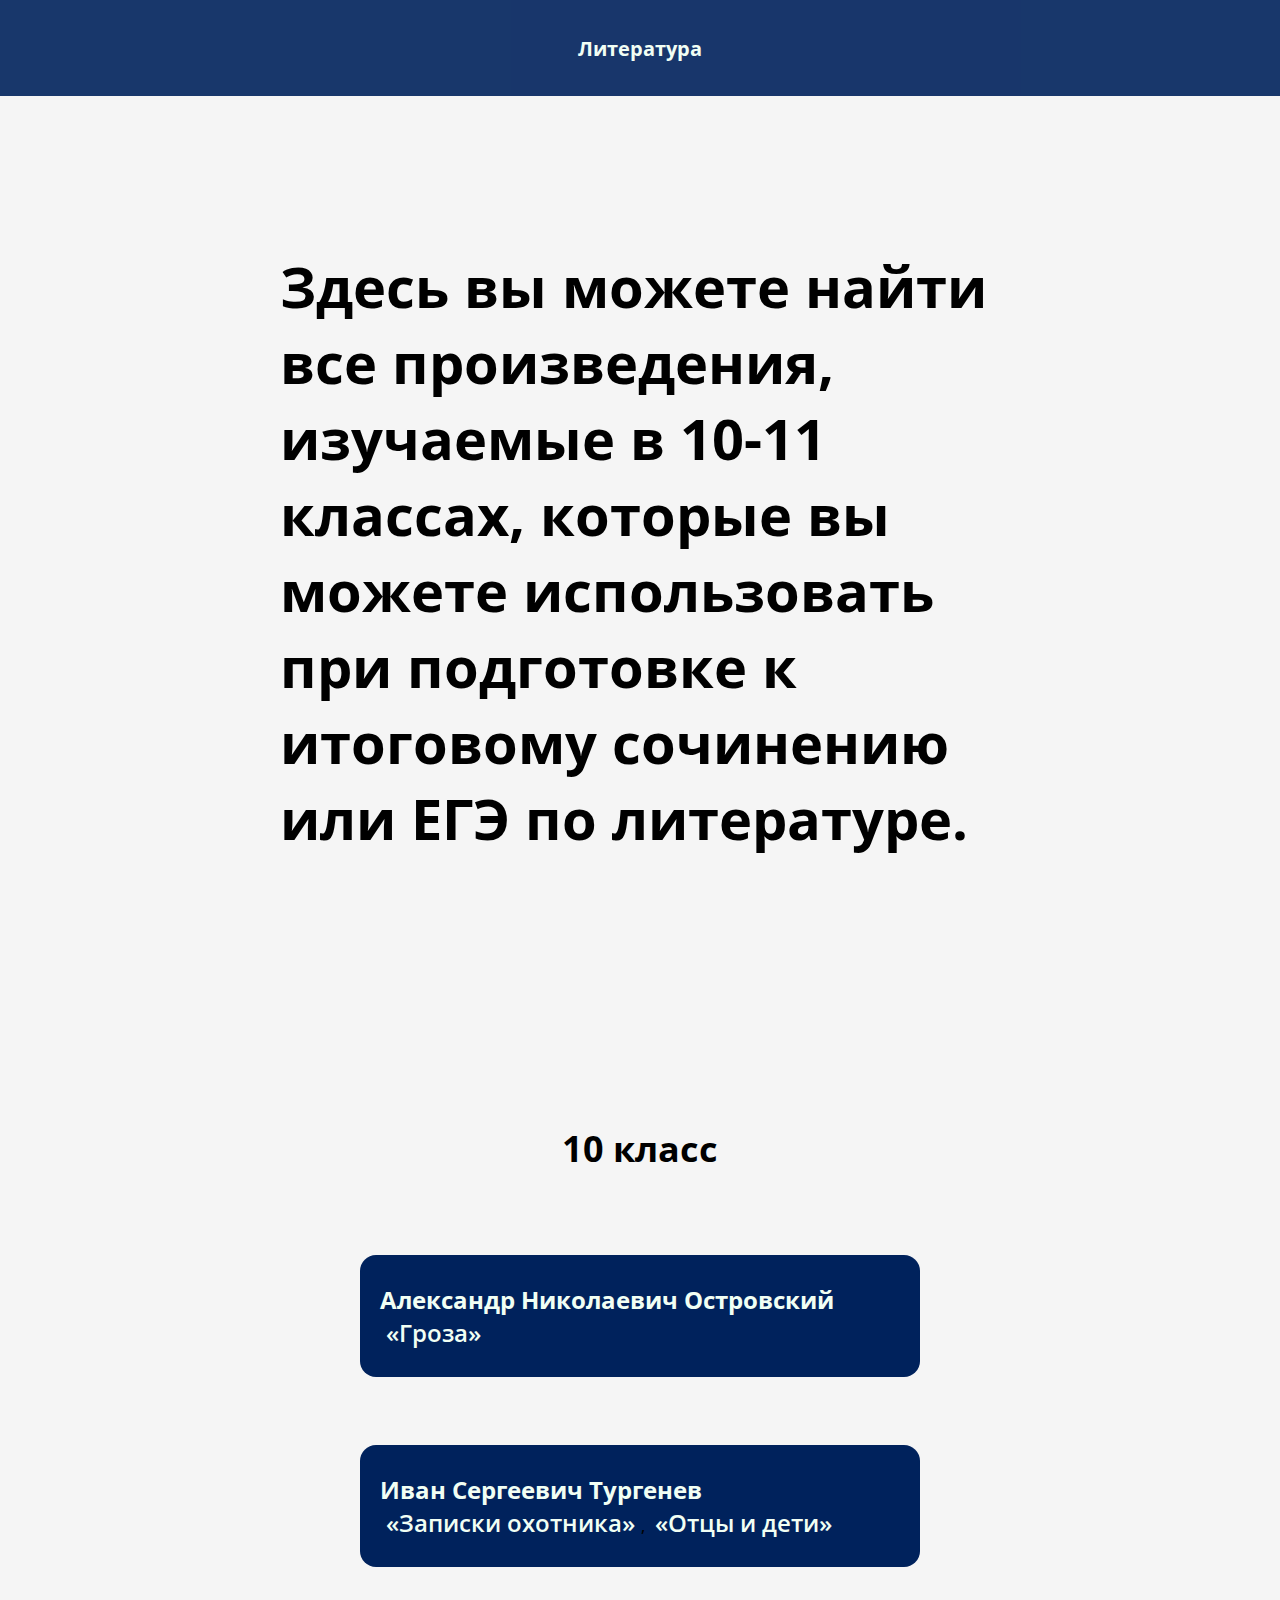
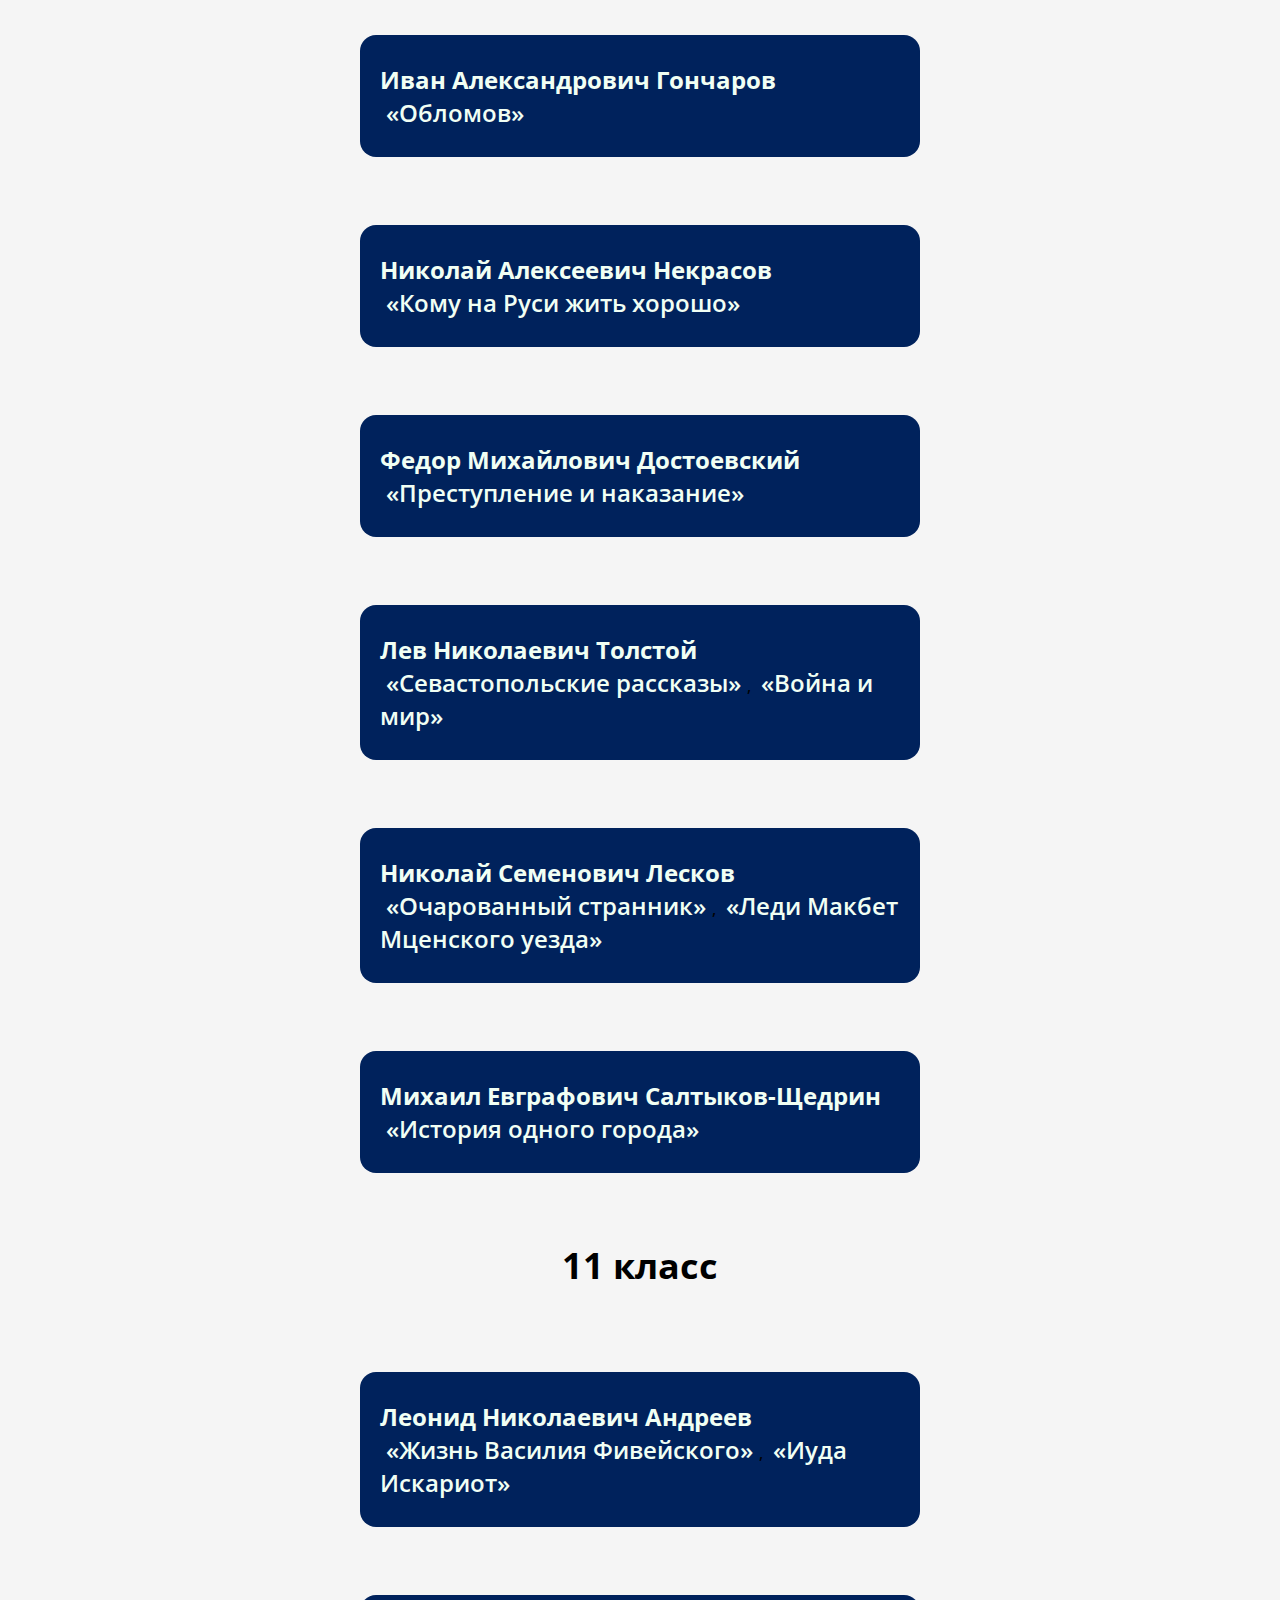
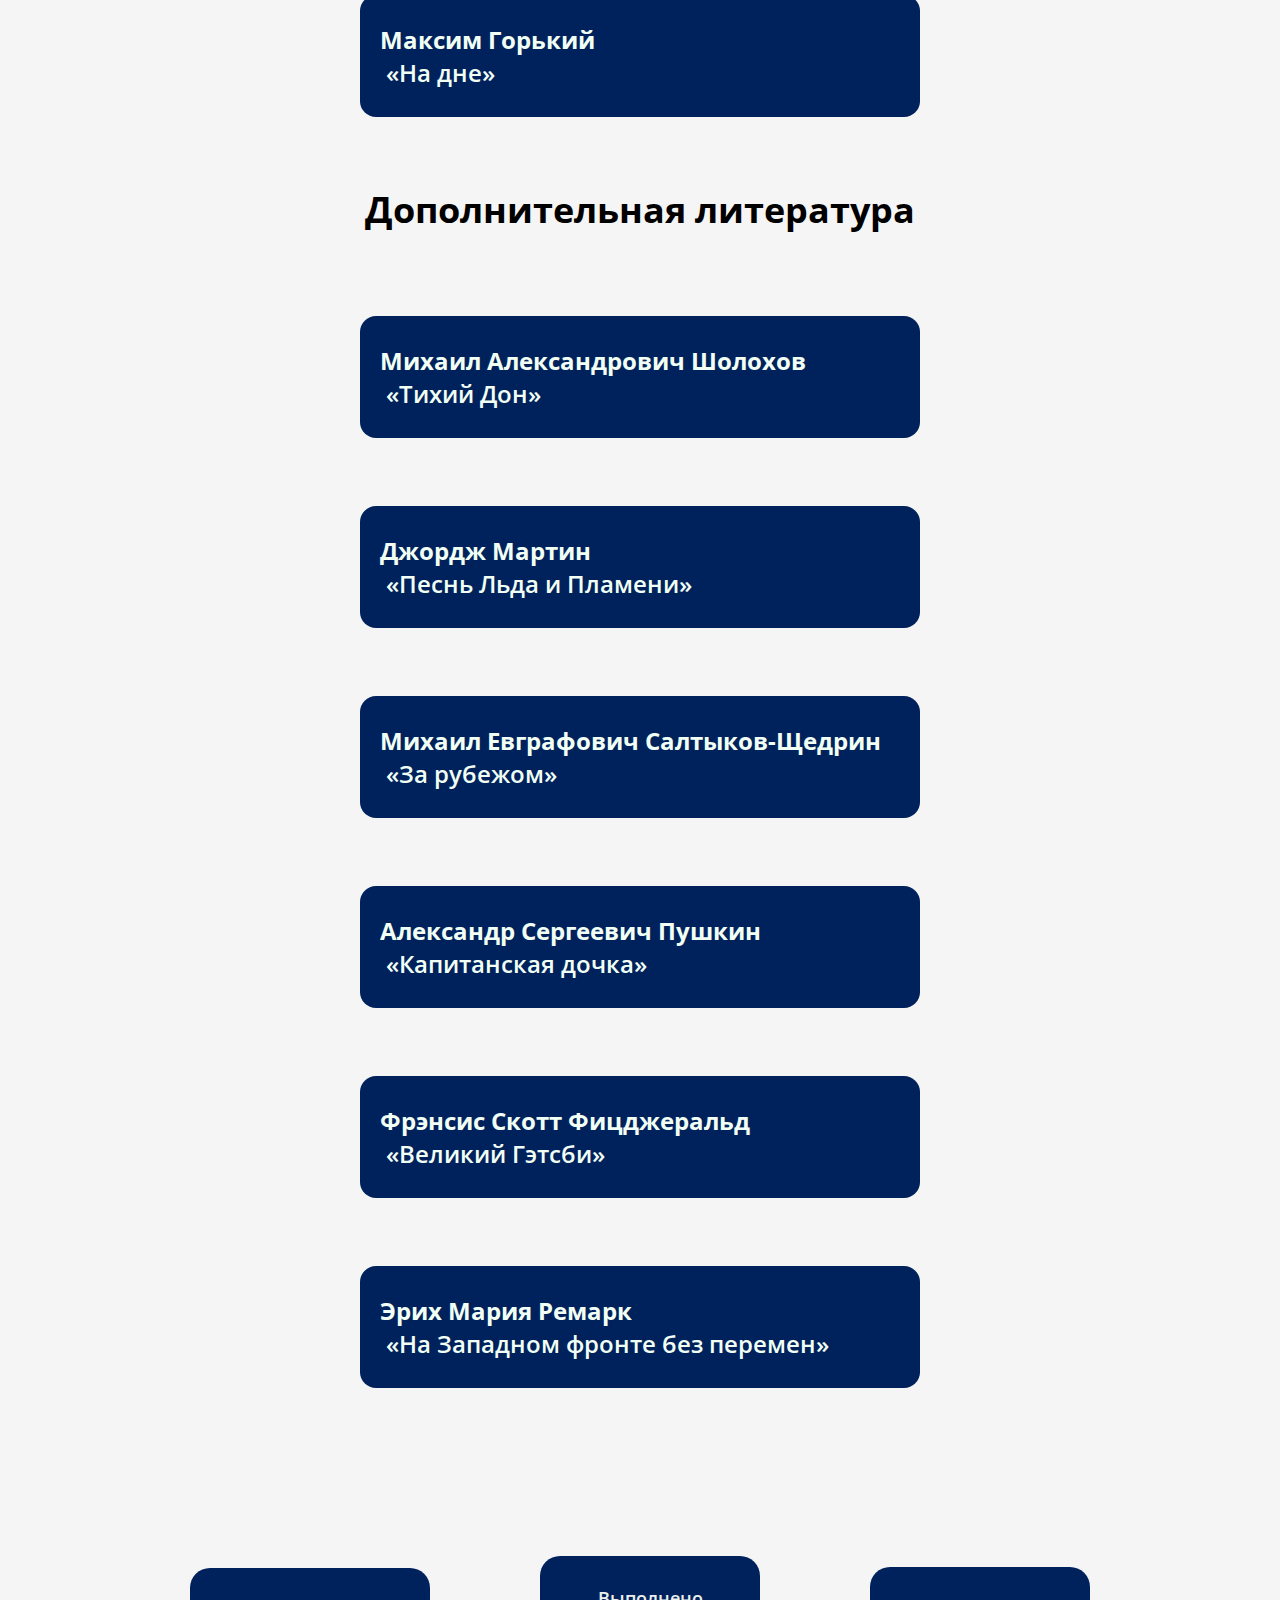
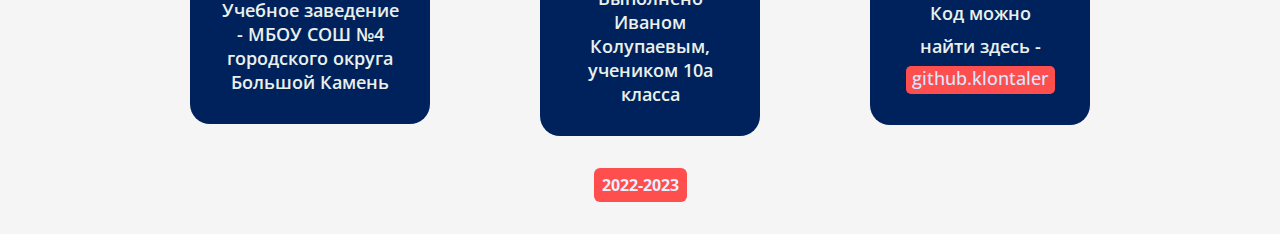
==== commit 2d9f18e7: "i hope thats the last one, tired and dont rly care" ====
--- a/index.html
+++ b/index.html
@@ -214,7 +214,7 @@
           Выполнено Иваном Колупаевым, учеником 10а класса
         </div>
 
-        <div class="footer_item" id="git">
+        <div class="footer_item" id="git" style="line-height: 1.8;">
           Код можно найти здесь - <a href="https://github.com/klontaler/school_project_IAKolupaev" id="github_link">github.klontaler</a>
         </div>
       </div>
@@ -226,4 +226,4 @@
   <script src="script.js"></script>
 
 </body>
-</html>+</html>
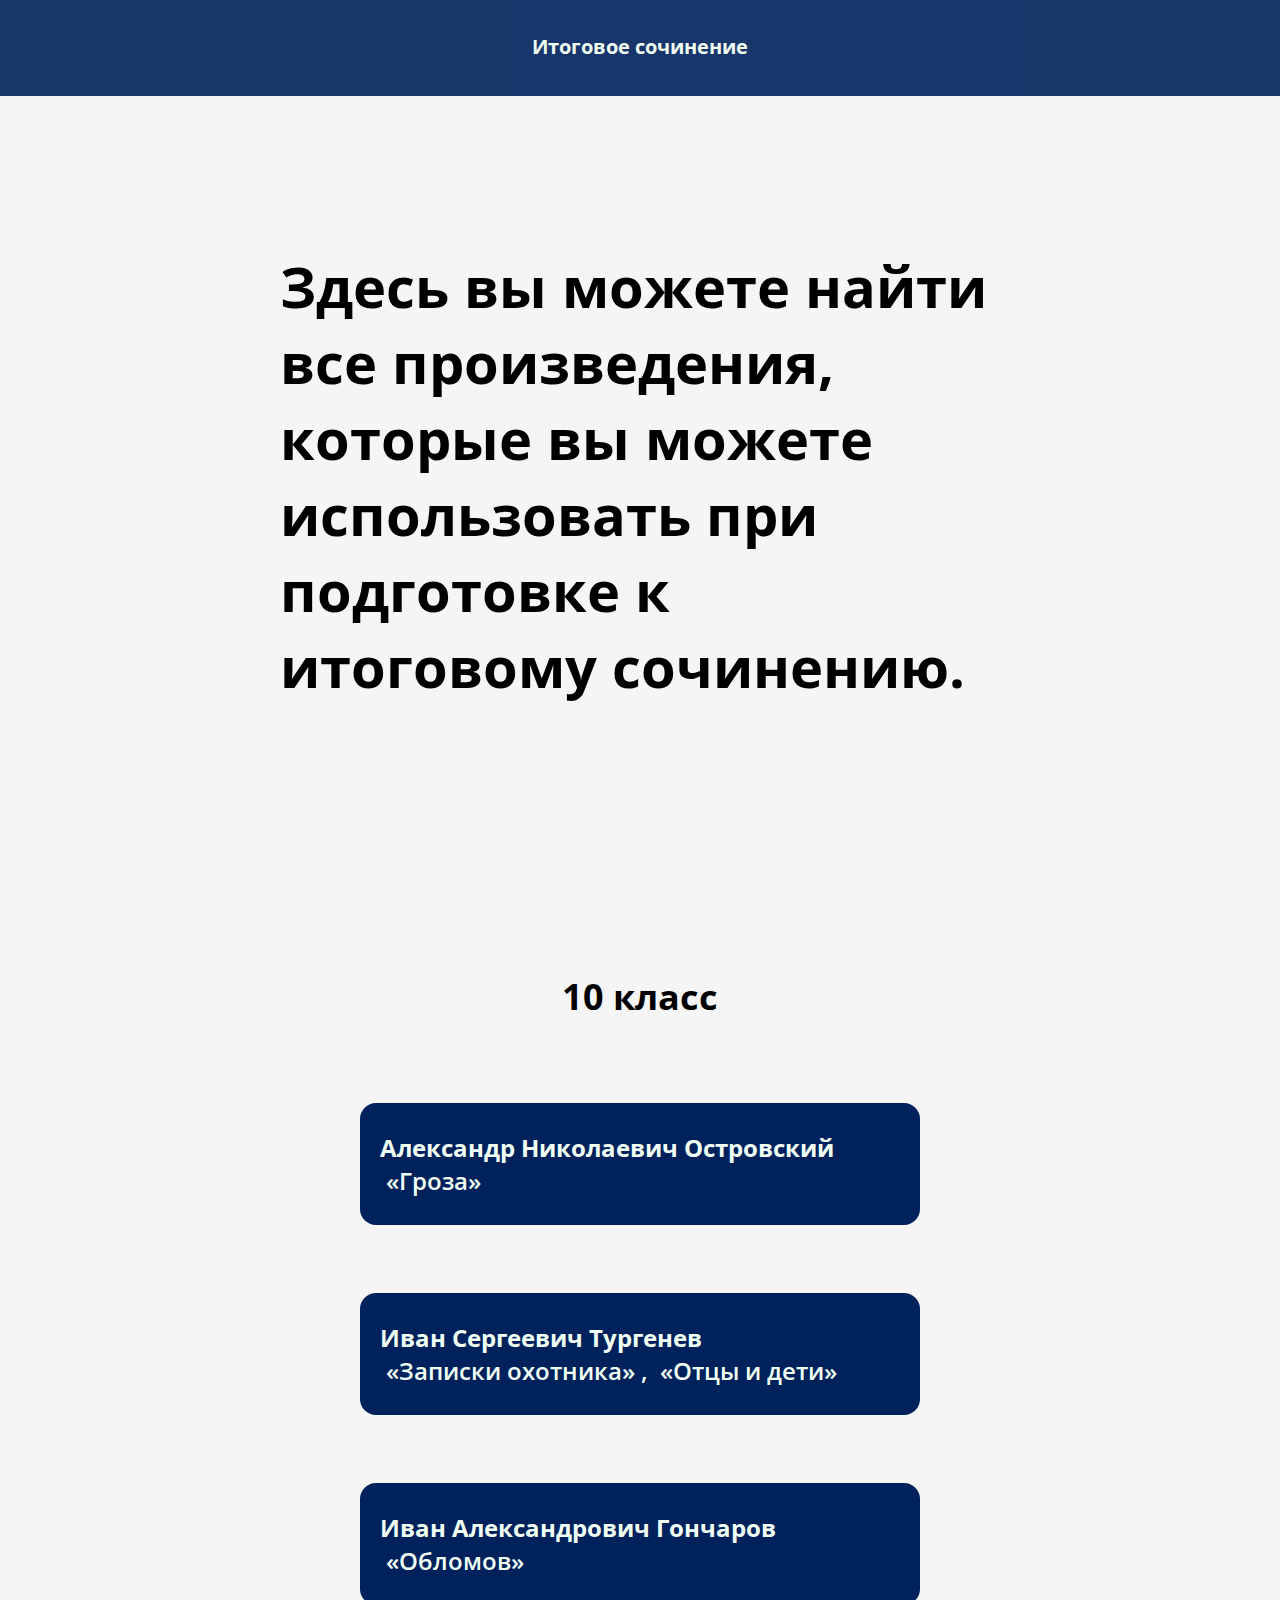
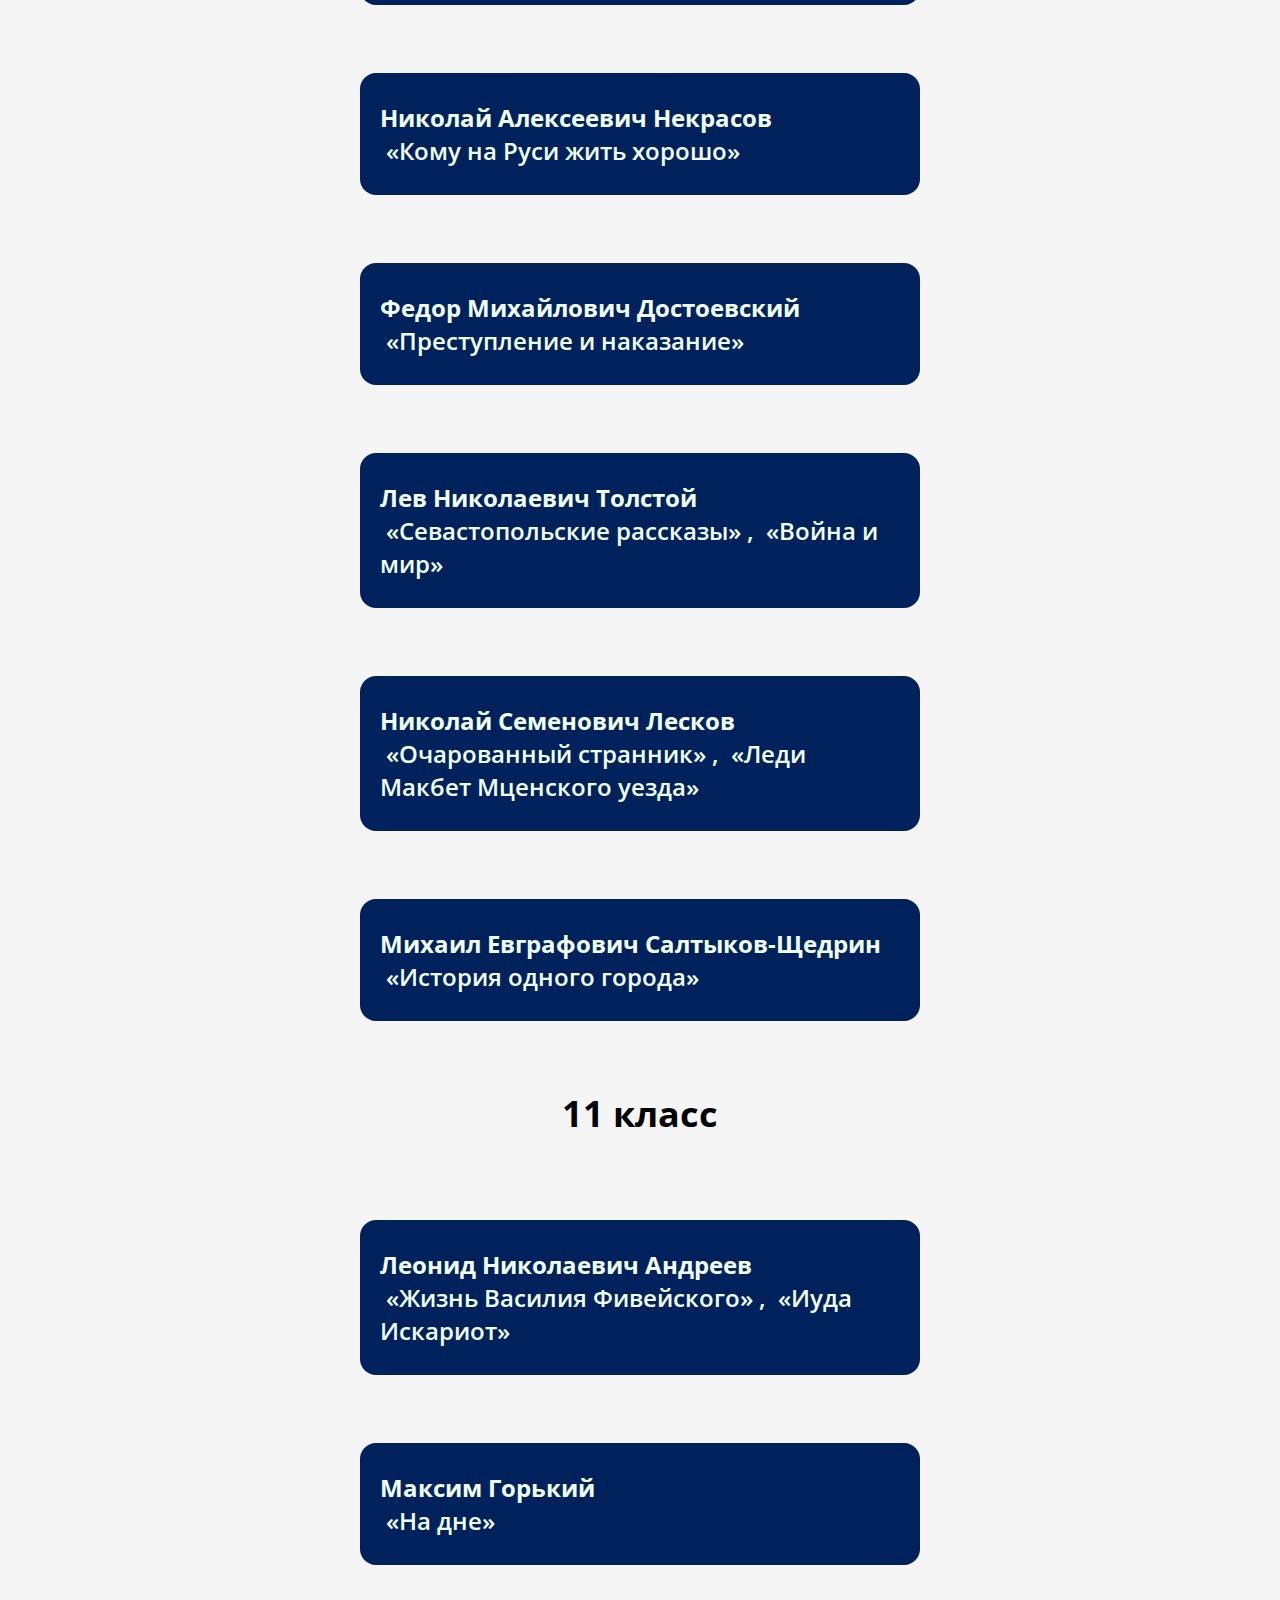
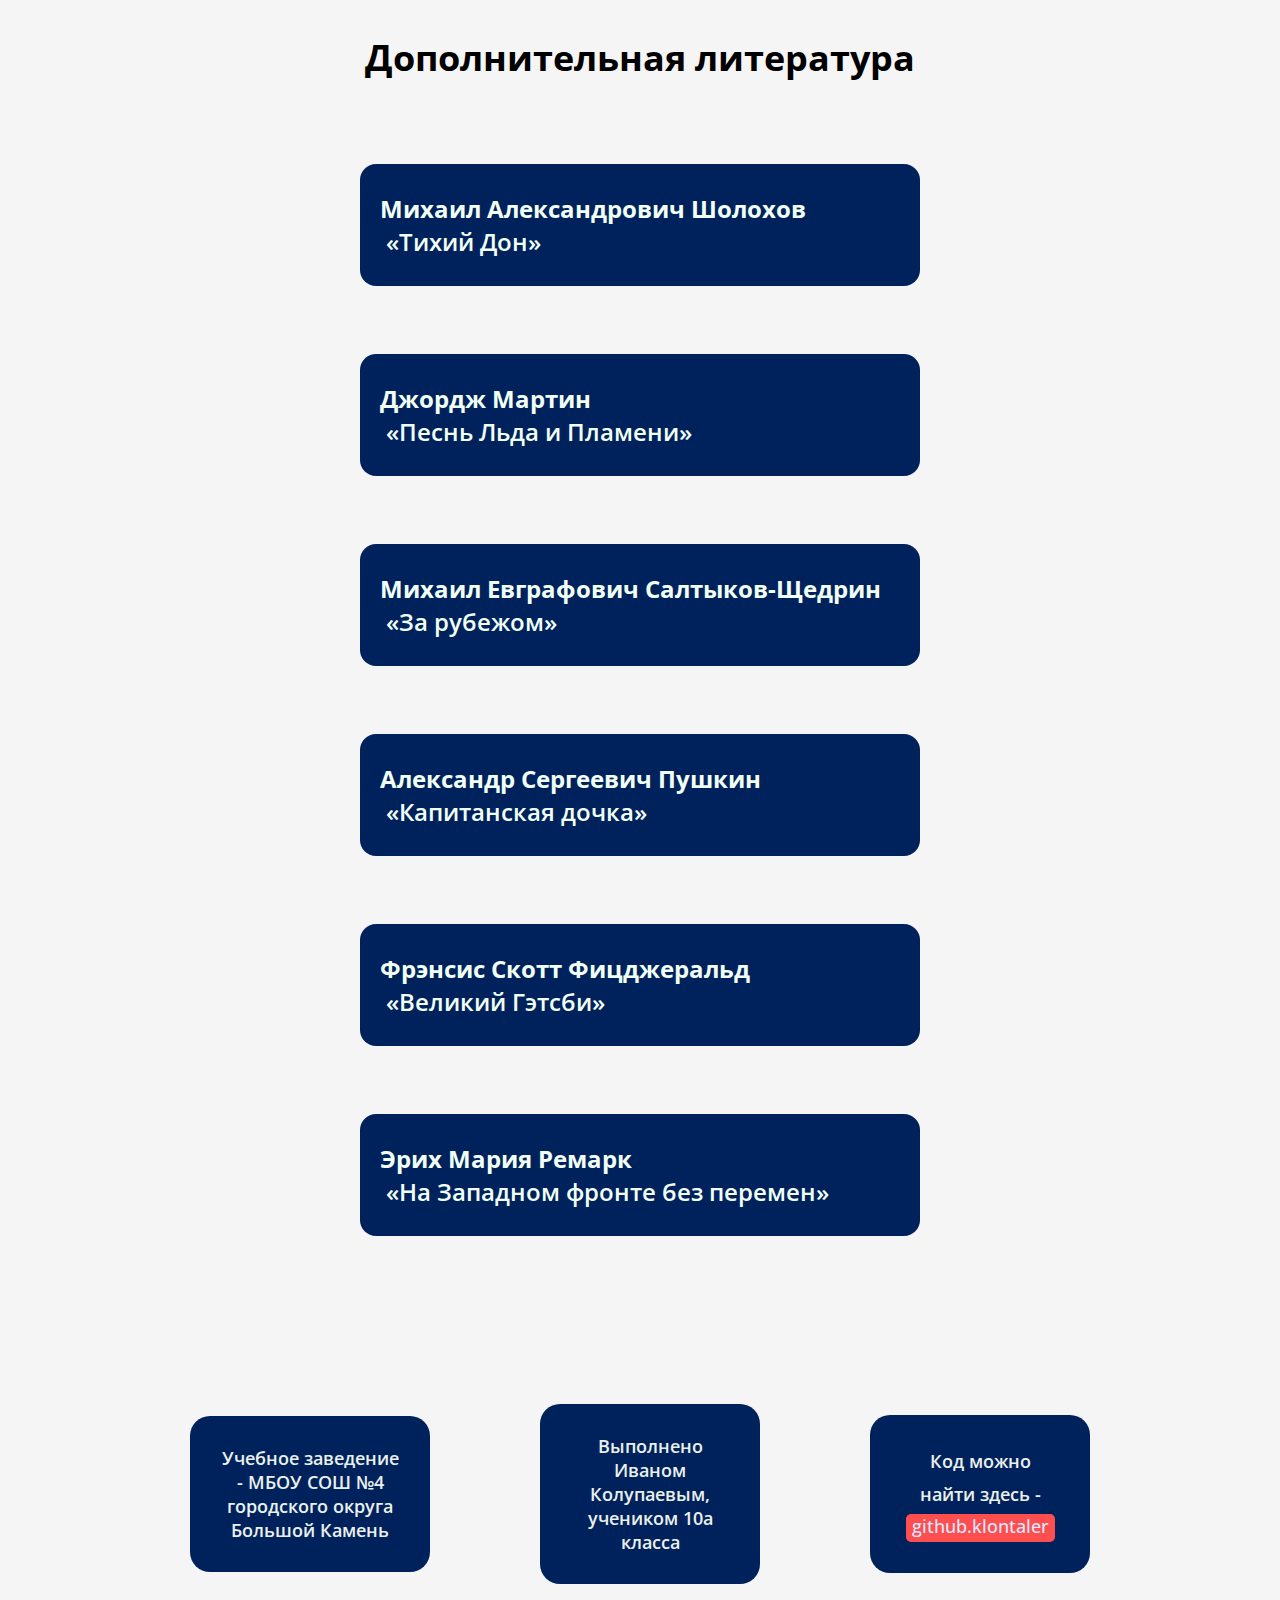
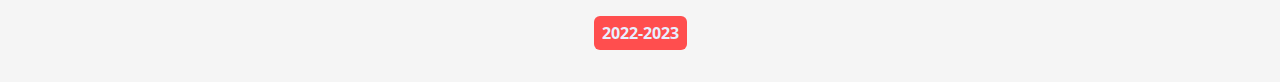
==== commit 71574e5d: "now i hope that this one is the last one, that makes me cry///" ====
--- a/index.html
+++ b/index.html
@@ -5,7 +5,7 @@
   <meta charset="UTF-8">
   <meta http-equiv="X-UA-Compatible" content="IE=edge">
   <meta name="viewport" content="width=device-width, initial-scale=1.0">
-  <title>Литература ЕГЭ</title>
+  <title>Итоговое сочинение</title>
 
   <link rel="preconnect" href="https://fonts.googleapis.com">
   <link rel="preconnect" href="https://fonts.gstatic.com" crossorigin>
@@ -15,11 +15,9 @@
 </head>
 
 <body>
-  
 
   <header id="header">
-      <div class="logo">Литература</div>
-      <a href="#" class="document displayNone"></a>
+      <a href="./literature.html" class="logo">Итоговое сочинение</a>
   </header>
 
 
@@ -27,7 +25,7 @@
 
 
     <div class="big_text">
-      Здесь вы можете найти все произведения, изучаемые в 10-11 классах, которые вы можете использовать при подготовке к итоговому сочинению или ЕГЭ по литературе.
+      Здесь вы можете найти все произведения, которые вы можете использовать при подготовке к итоговому сочинению.
     </div>
 
 
@@ -39,75 +37,59 @@
       <ul class="main_contest">
 
         <li>
-          <a href="#" id="buttonOstrovskiy" class="a_non_styles">
             <div class="table_of_contest_item margin_after">
               <h3 class="contest_title">Александр Николаевич Островский</h3>
               <span class="contest_body"><a href="https://ilibrary.ru/text/994/index.html" class="contest_body">«Гроза»</a></span>
             </div>
-          </a>
         </li>
 
         <li>
-          <a href="#" id="buttonTurgenev" class="a_non_styles">
             <div class="table_of_contest_item margin_after">
               <h3 class="contest_title">Иван Сергеевич Тургенев</h3>
               <span class="contest_body">    <a href="https://ilibrary.ru/text/1204/index.html" class="contest_body">«Записки охотника»</a>, <a href="https://ilibrary.ru/text/96/index.html" class="contest_body">«Отцы и дети»</a></span>
             </div>
-          </a>
         </li>
 
         <li>
-          <a href="#" id="buttonGoncharov" class="a_non_styles">
             <div class="table_of_contest_item margin_after">
               <h3 class="contest_title">Иван Александрович Гончаров</h3>
               <span class="contest_body"><a href="https://ilibrary.ru/text/475/index.html" class="contest_body">«Обломов»</a></span>
             </div>
-          </a>
         </li>
 
         <li>
-          <a href="#" id="buttonNekrasov" class="a_non_styles">
             <div class="table_of_contest_item margin_after">
               <h3 class="contest_title">Николай Алексеевич Некрасов</h3>
               <span class="contest_body"><a href="https://ilibrary.ru/text/13/index.html" class="contest_body">«Кому на Руси жить хорошо»</a></span>
             </div>
-          </a>
         </li>
 
         <li>
-          <a href="#" id="buttonDostoevskiy" class="a_non_styles">
             <div class="table_of_contest_item margin_after">
               <h3 class="contest_title">Федор Михайлович Достоевский</h3>
               <span class="contest_body"><a href="https://ilibrary.ru/text/69/index.html" class="contest_body">«Преступление и наказание»</a></span>
             </div>
-          </a>
         </li>
 
         <li>
-          <a href="#" id="buttonTolstoy" class="a_non_styles">
             <div class="table_of_contest_item margin_after">
               <h3 class="contest_title">Лев Николаевич Толстой</h3>
               <span class="contest_body"><a href="https://ilibrary.ru/text/1161/p.1/index.html" class="contest_body">«Севастопольские рассказы»</a>, <a href="https://ilibrary.ru/text/11/index.html" class="contest_body">«Война и мир»</a></span>
             </div>
-          </a>
         </li>
 
         <li>
-          <a href="#" id="buttonLeskov" class="a_non_styles">
             <div class="table_of_contest_item margin_after">
               <h3 class="contest_title">Николай Семенович Лесков</h3>
               <span class="contest_body"><a href="https://ilibrary.ru/text/15/p.1/index.html" class="contest_body">«Очарованный странник»</a>, <a href="https://ilibrary.ru/text/439/index.html" class="contest_body">«Леди Макбет Мценского уезда»</a></span>
             </div>
-          </a>
         </li>
 
         <li>
-          <a href="#" id="buttonSaltykov2" class="a_non_styles">
             <div class="table_of_contest_item margin_after">
               <h3 class="contest_title">Михаил Евграфович Салтыков-Щедрин</h3>
               <span class="contest_body"><a href="https://ilibrary.ru/text/1248/index.html" class="contest_body">«История одного города»</a></span>
             </div>
-          </a>
         </li>
 
       </ul>
@@ -117,21 +99,17 @@
       <ul class="main_contest">
 
         <li>
-          <a href="#" id="buttonAndreev" class="a_non_styles">
             <div class="table_of_contest_item margin_after">
               <h3 class="contest_title">Леонид Николаевич Андреев</h3>
               <span class="contest_body"><a href="http://az.lib.ru/a/andreew_l_n/text_0810.shtml" class="contest_body">«Жизнь Василия Фивейского»</a>, <a href="https://ilibrary.ru/text/1203/index.html" class="contest_body">«Иуда Искариот»</a></span>
             </div>
-          </a>
         </li>
 
         <li>
-          <a href="#" id="buttonGorkiy" class="a_non_styles">
             <div class="table_of_contest_item margin_after">
               <h3 class="contest_title">Максим Горький</h3>
               <span class="contest_body"><a href="https://ilibrary.ru/text/505/p.1/index.html" class="contest_body">«На дне»</a></span>
             </div>
-          </a>
         </li>
 
       </ul>
@@ -141,57 +119,45 @@
       <ul class="main_contest">
 
         <li>
-          <a href="#" id="buttonSholohov" class="a_non_styles">
             <div class="table_of_contest_item margin_after">
               <h3 class="contest_title">Михаил Александрович Шолохов</h3>
               <span class="contest_body"><a href="http://www.lib.ru/PROZA/SHOLOHOW/tihijdon12.txt" class="contest_body">«Тихий Дон»</a></span>
             </div>
-          </a>
         </li>
 
         <li>
-          <a href="#" id="buttonMartin" class="a_non_styles">
             <div class="table_of_contest_item margin_after">
               <h3 class="contest_title">Джордж Мартин</h3>
               <span class="contest_body"><a href="https://librebook.me/a_game_of_thrones" class="contest_body">«Песнь Льда и Пламени»</a></span>
             </div>
-          </a>
         </li>
 
         <li>
-          <a href="#" id="buttonSaltykov" class="a_non_styles">
             <div class="table_of_contest_item margin_after">
               <h3 class="contest_title">Михаил Евграфович Салтыков-Щедрин</h3>
               <span class="contest_body"><a href="https://traumlibrary.ru/book/saltykov-ss20-14/saltykov-ss20-14.html" class="contest_body">«За рубежом»</a></span>
             </div>
-          </a>
         </li>
 
         <li>
-          <a href="#" id="buttonPushkin" class="a_non_styles">
             <div class="table_of_contest_item margin_after">
               <h3 class="contest_title">Александр Сергеевич Пушкин</h3>
               <span class="contest_body"><a href="https://ilibrary.ru/text/107/p.1/index.html" class="contest_body">«Капитанская дочка»</a></span>
             </div>
-          </a>
         </li>
 
         <li>
-          <a href="#" id="buttonFitz" class="a_non_styles">
             <div class="table_of_contest_item margin_after">
               <h3 class="contest_title">Фрэнсис Скотт Фицджеральд</h3>
               <span class="contest_body"><a href="http://fitzgerald.narod.ru/gatsby/velg1.html" class="contest_body">«Великий Гэтсби»</a></span>
             </div>
-          </a>
         </li>
 
         <li>
-          <a href="#" id="buttonRemark" class="a_non_styles">
             <div class="table_of_contest_item margin_after">
               <h3 class="contest_title">Эрих Мария Ремарк</h3>
               <span class="contest_body"><a href="http://militera.lib.ru/prose/foreign/remark1/01.html" class="contest_body">«На Западном фронте без перемен»</a></span>
             </div>
-          </a>  
         </li>
 
       </ul>
--- a/style.css
+++ b/style.css
@@ -150,13 +150,14 @@
   font-weight: 600;
 }
 
+.contest_title, .contest_body {
+  color: rgb(241, 255, 244);
+}
+
 a.contest_body:hover {
   color: rgb(255, 117, 117);
 }
 
-.contest_title, .contest_body {
-  color: rgb(241, 255, 244);
-}
 
 /* footer */
 
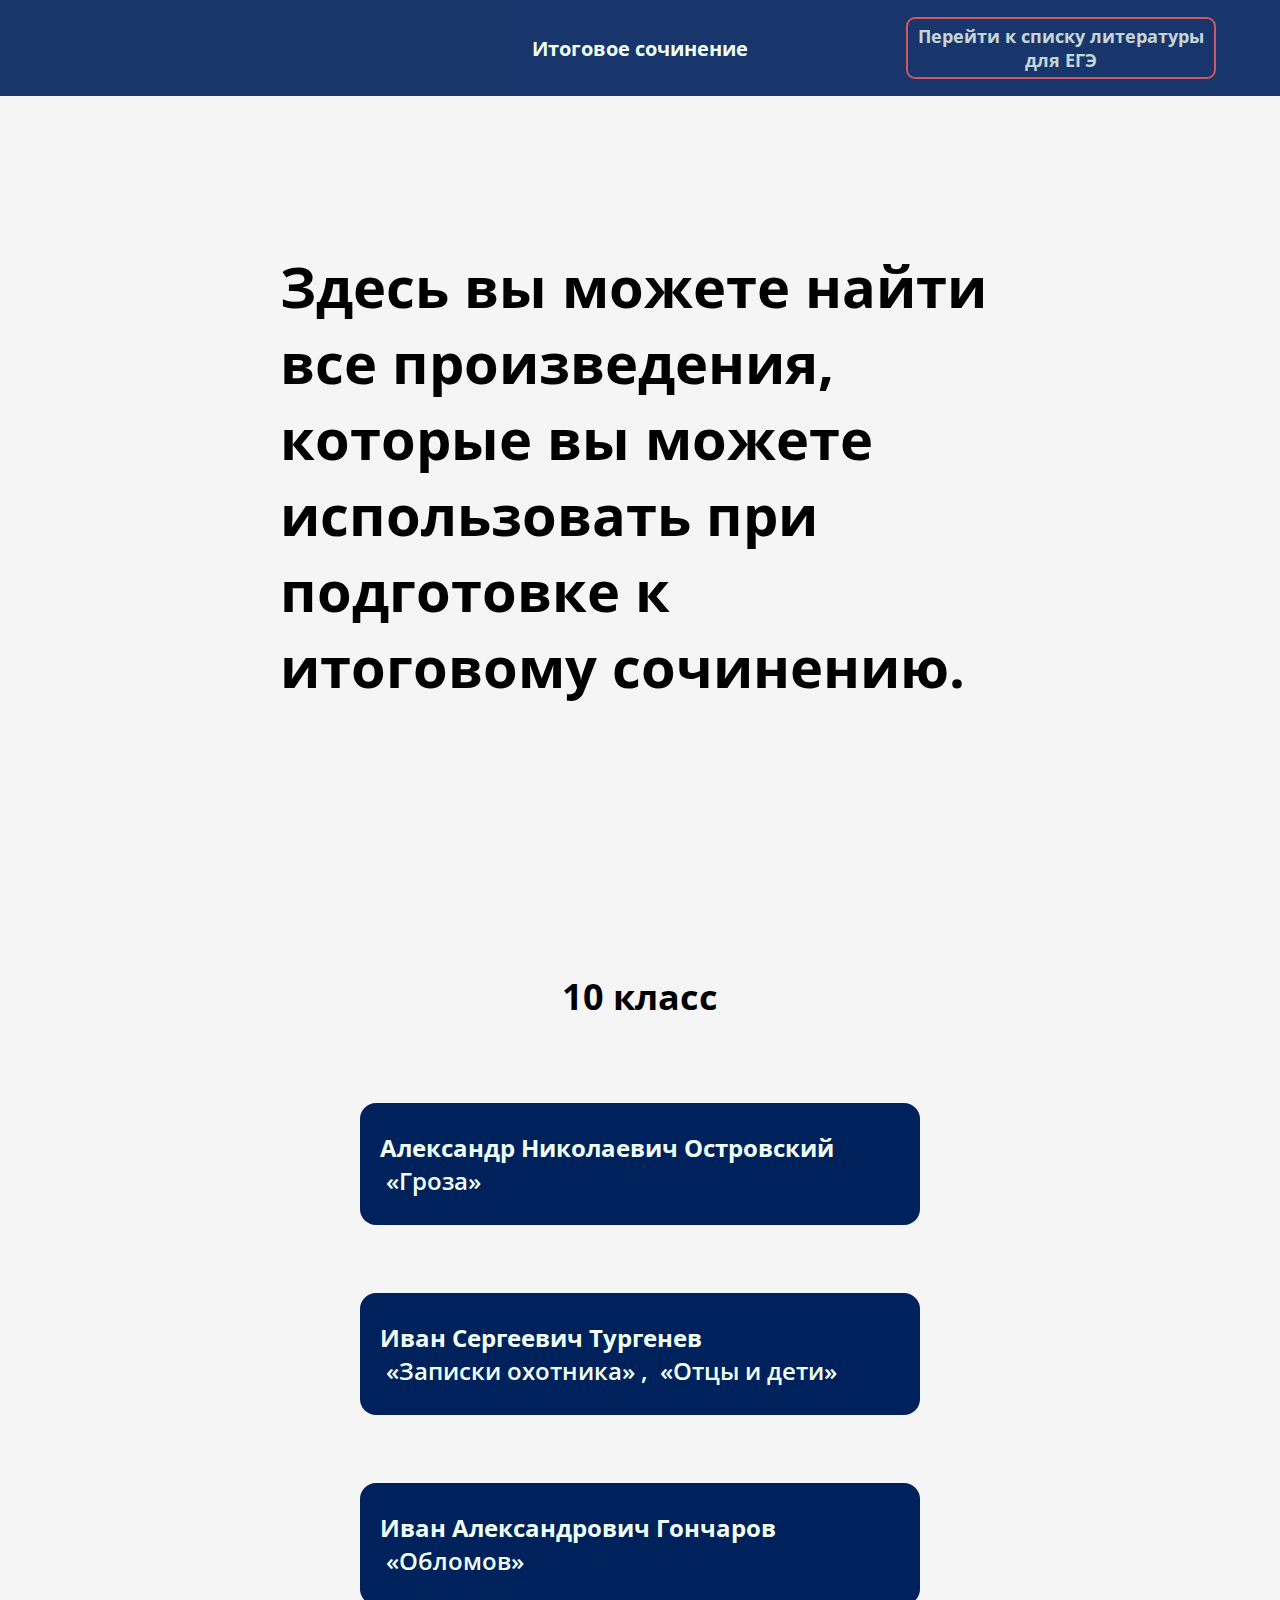
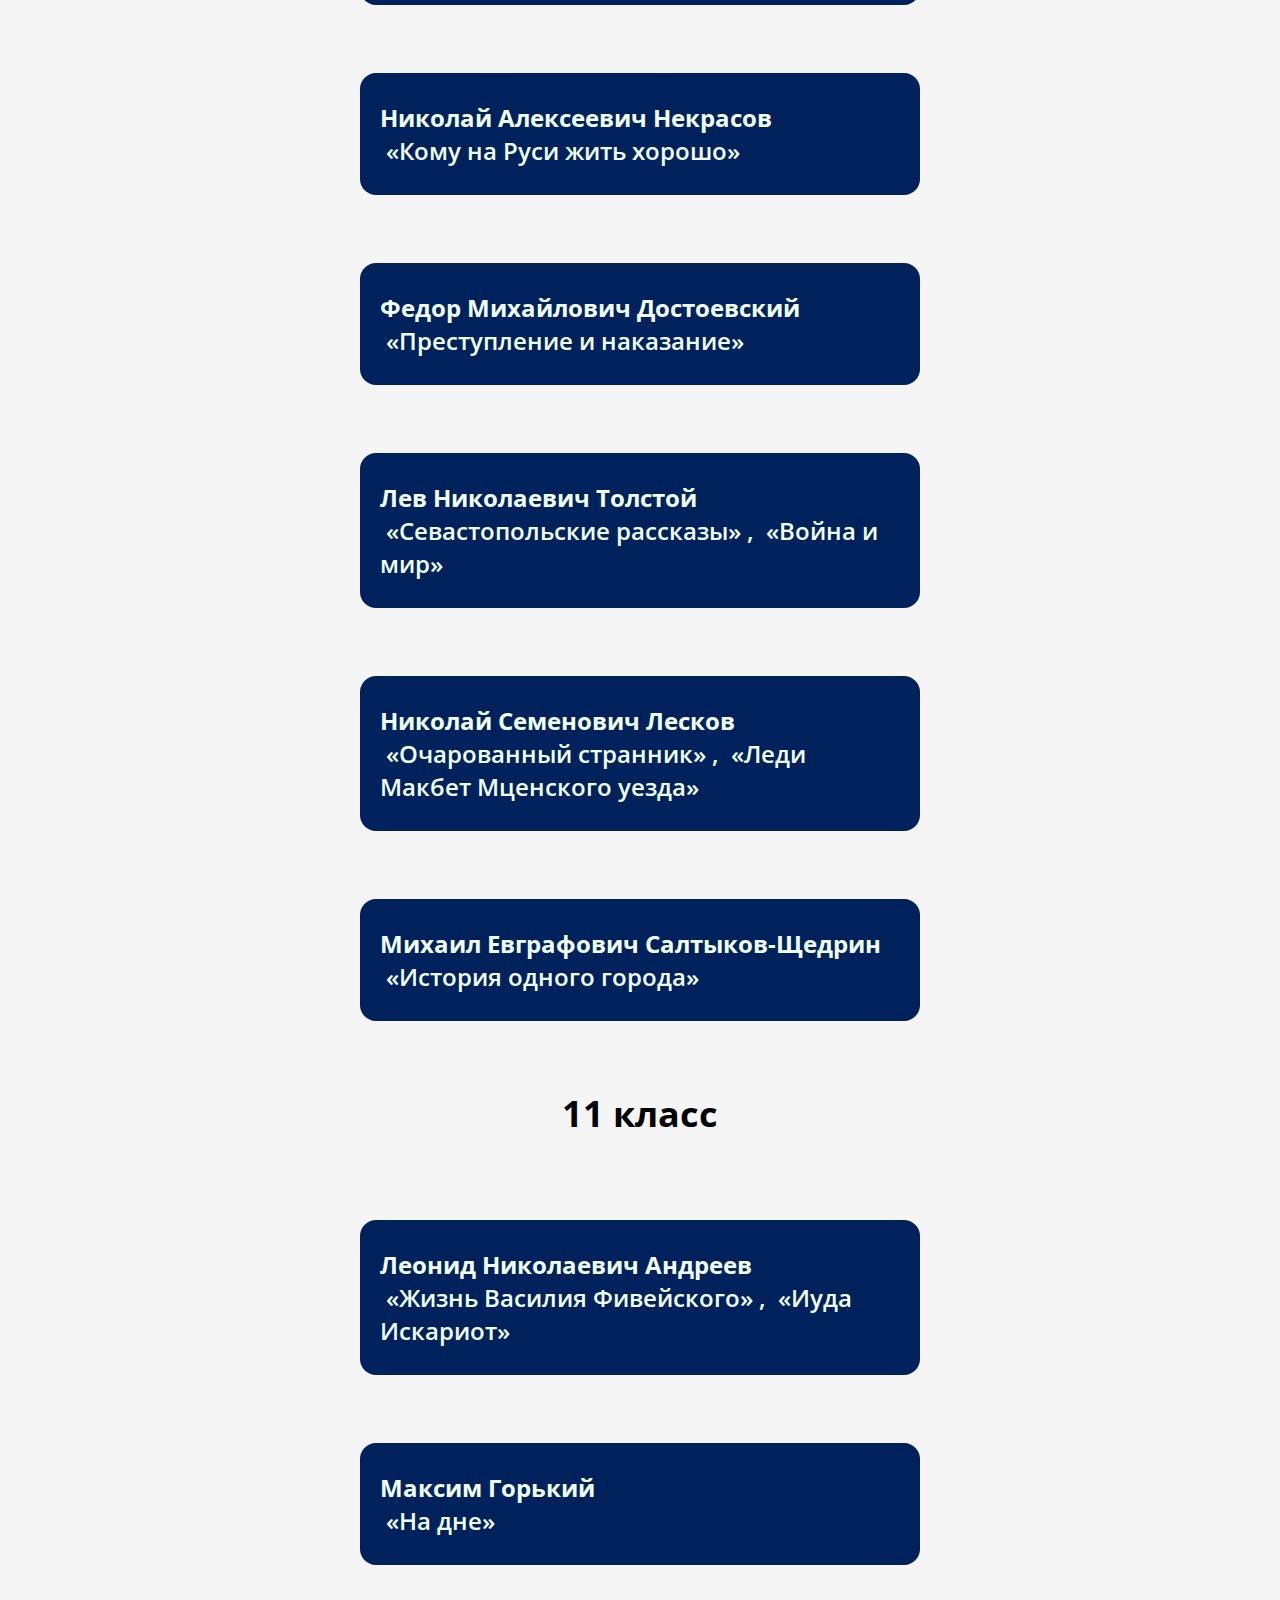
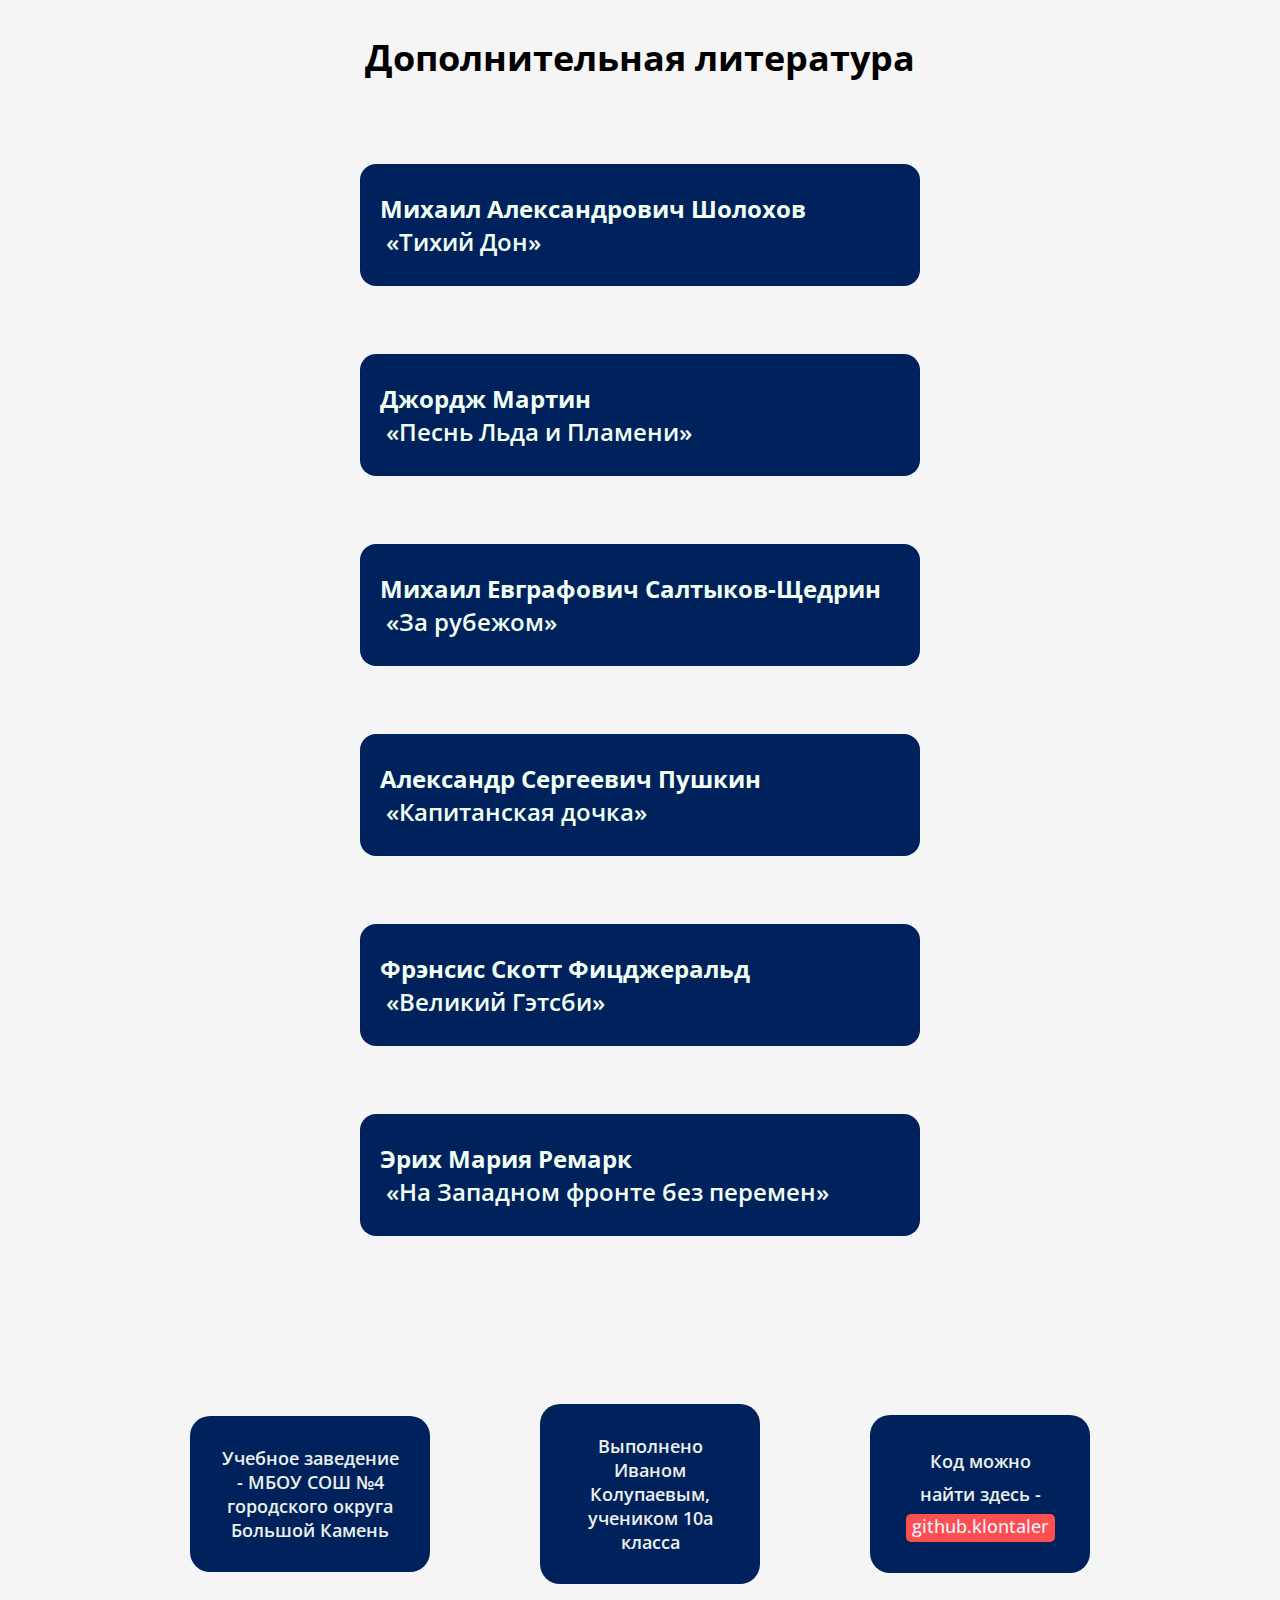
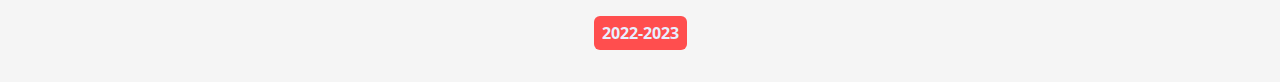
==== commit ee9e9688: "i rly hope that the last one..." ====
--- a/index.html
+++ b/index.html
@@ -17,12 +17,14 @@
 <body>
 
   <header id="header">
-      <a href="./literature.html" class="logo">Итоговое сочинение</a>
+      <div class="logo">Итоговое сочинение</div>
+      <a href="./literature.html" class="headLink">Перейти к списку литературы для ЕГЭ</a>
   </header>
 
 
   <main>
 
+    <a href="./literature.html" class="mainLink">Перейти к списку литературы для ЕГЭ</a>
 
     <div class="big_text">
       Здесь вы можете найти все произведения, которые вы можете использовать при подготовке к итоговому сочинению.
--- a/style.css
+++ b/style.css
@@ -76,19 +76,45 @@
   color: rgb(241, 255, 244);
 }
 
-.document {
-  height: 64px;
-  width: 64px;
-
-  background-image: url(./assets/img/pdficon.png);
-  background-repeat: no-repeat;
-  background-size: cover;
-  background-color: unset;
+.headLink {
+  width: 310px;
+  text-align: center;
+  font-weight: 700;
+  font-size: 18px;
+  position: absolute;
+  right: 64px;
+  color: rgb(241, 255, 244);
+  padding: 5px;
+  border-radius: 9px;
+  border: 2px solid rgb(255, 78, 78);
   opacity: .8;
-
-  position: absolute;
-  top: 16px;
-  right: 64px;
+}
+
+.headLink:hover {
+  color: rgb(241, 255, 244);
+  border-radius: 14px;
+  border: 2px solid rgb(255, 28, 28);
+  opacity: 1;
+}
+
+.mainLink {
+  display: none;
+  width: 280px;
+  text-align: center;
+  font-weight: 700;
+  font-size: 18px;
+  padding: 8px;
+  border-radius: 9px;
+  color: rgb(245, 245, 245);
+  background-color: rgba(24, 69, 148, 0.767);
+  margin: 128px auto -72px;
+}
+  
+.mainLink:hover {
+  border-radius: 14px;
+  color: rgb(255, 255, 255);
+  background-color: rgba(24, 69, 148, 0.904);
+  opacity: 1;
 }
 
 .document:hover {
@@ -198,7 +224,7 @@
 }
 
 #github_link {
-  color: rgb(217,231,255);
+  color: rgb(231, 240, 255);
   background-color: rgb(255, 78, 78);
 }
 
@@ -223,6 +249,15 @@
   .footer_item, #license {
     width: 68%;
   }
+
+  .headLink {
+    display: none;
+  }
+
+  .mainLink {
+    display: block;
+  }
+
 
 }
 
